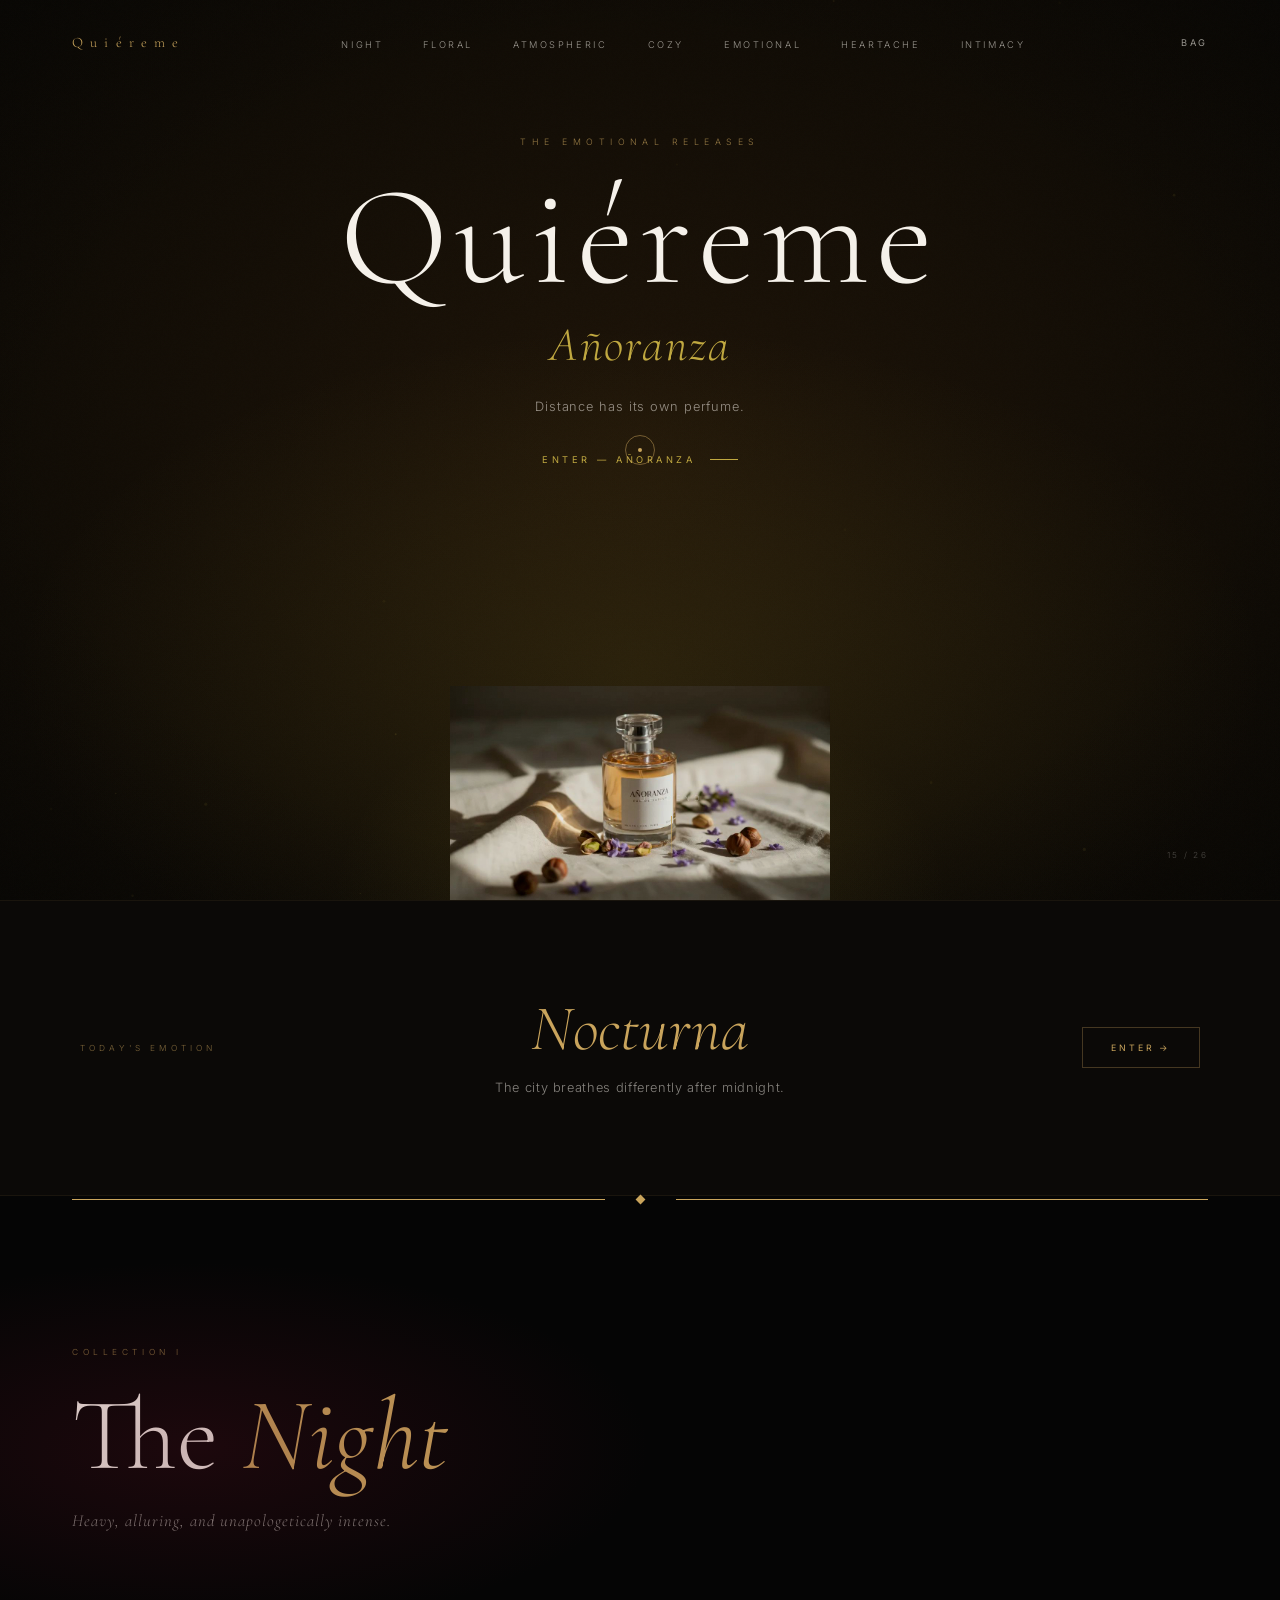
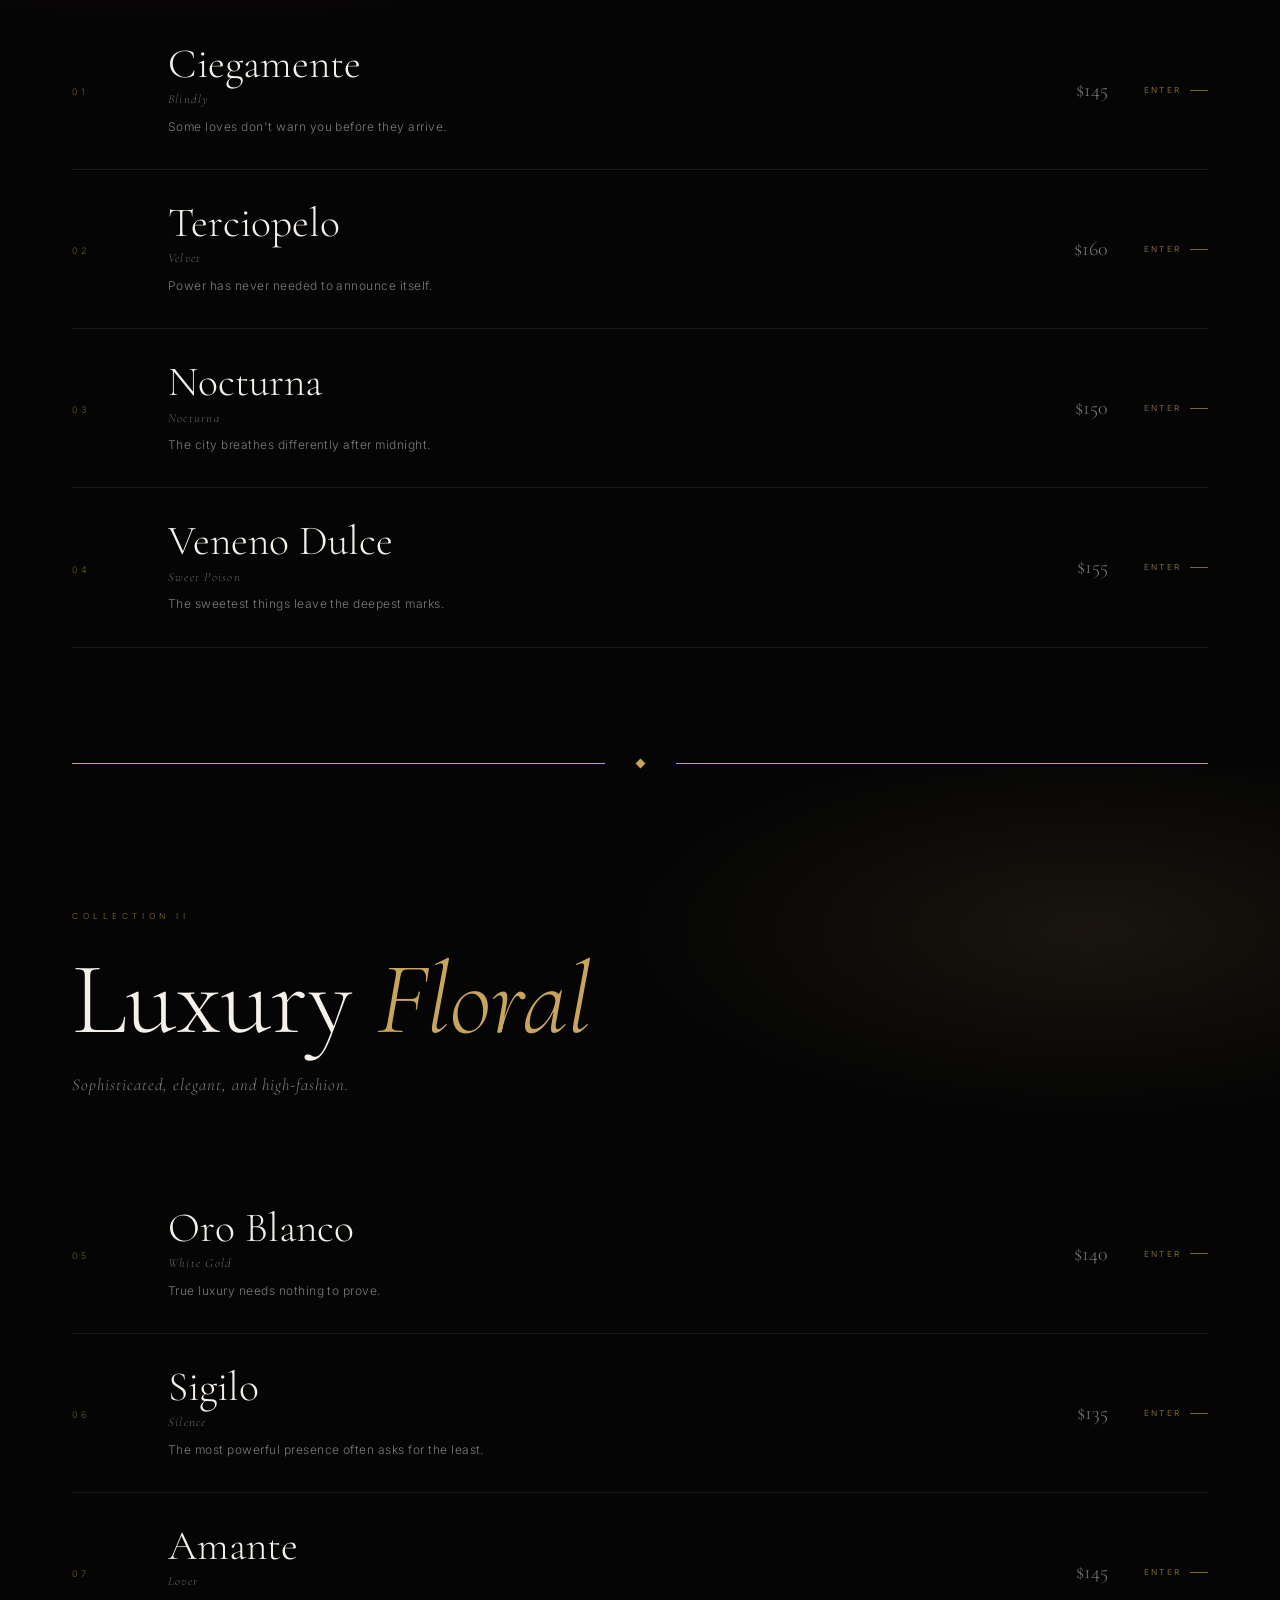
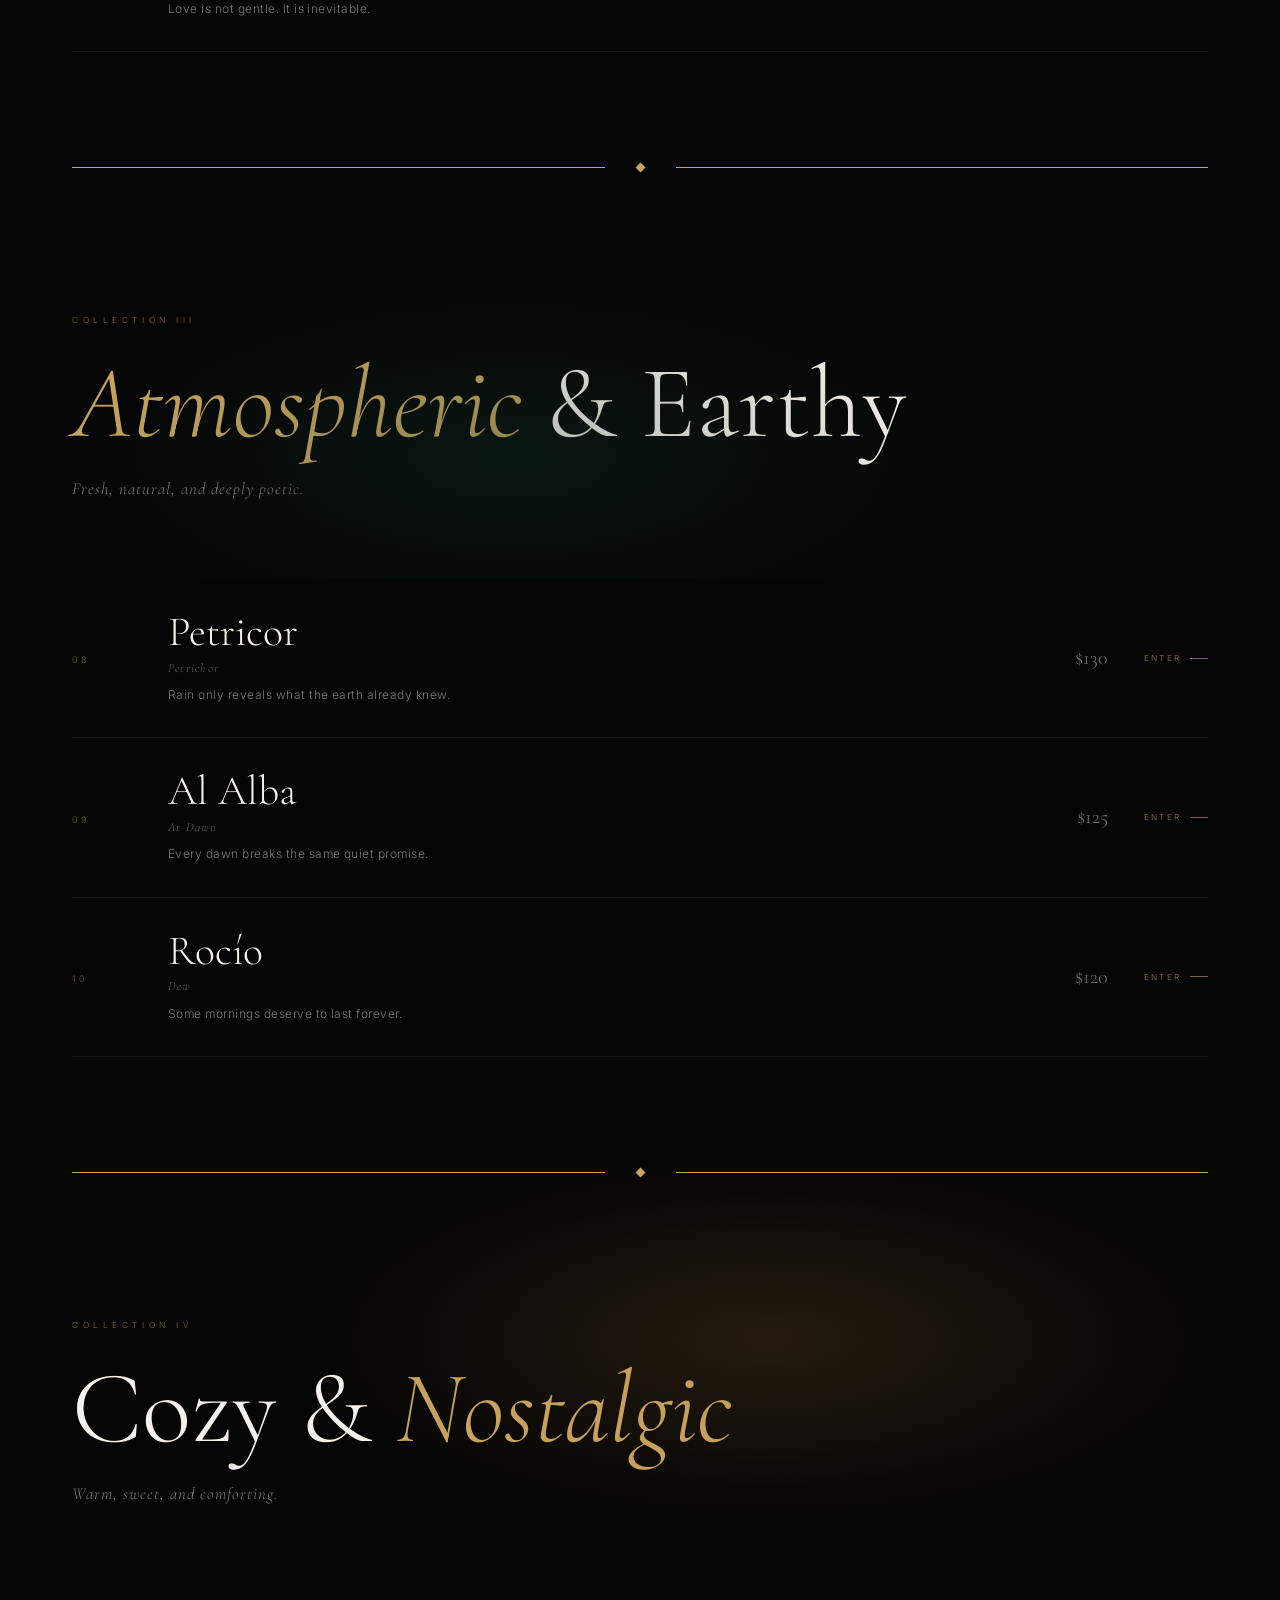
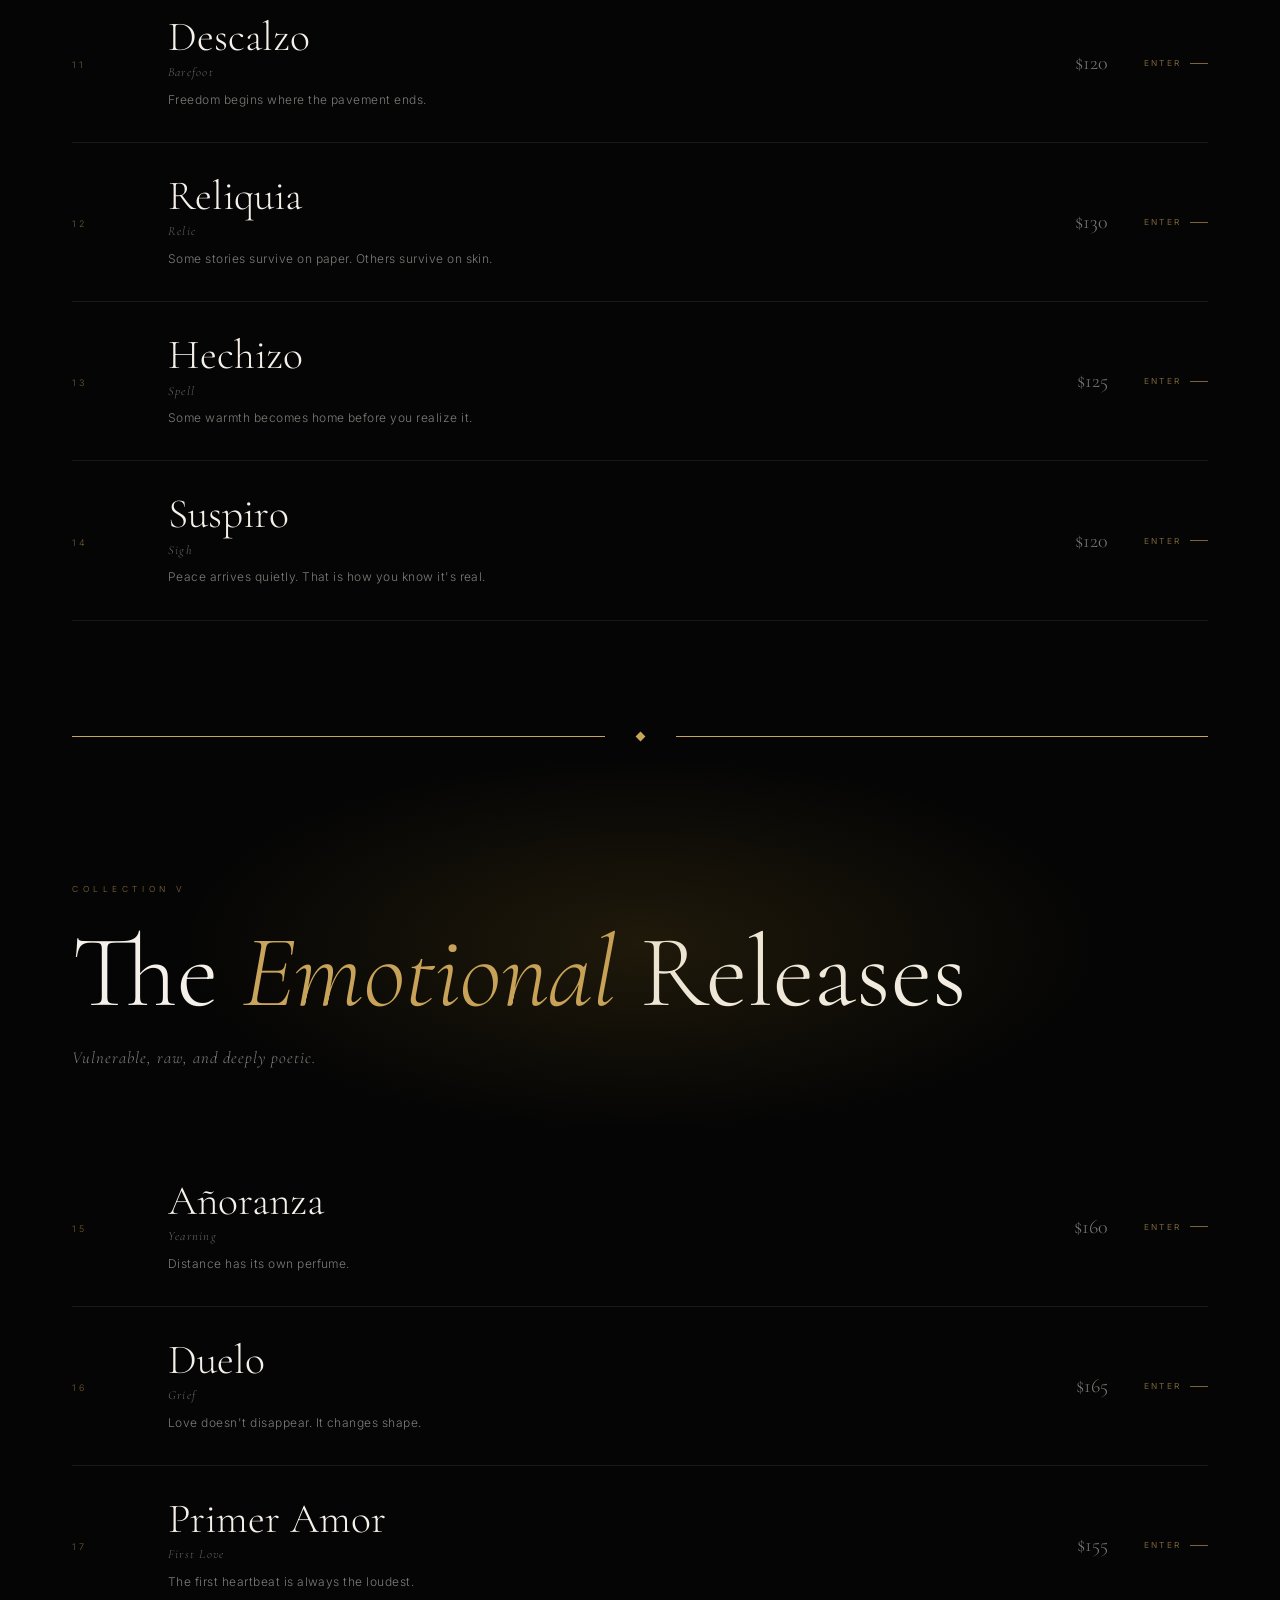
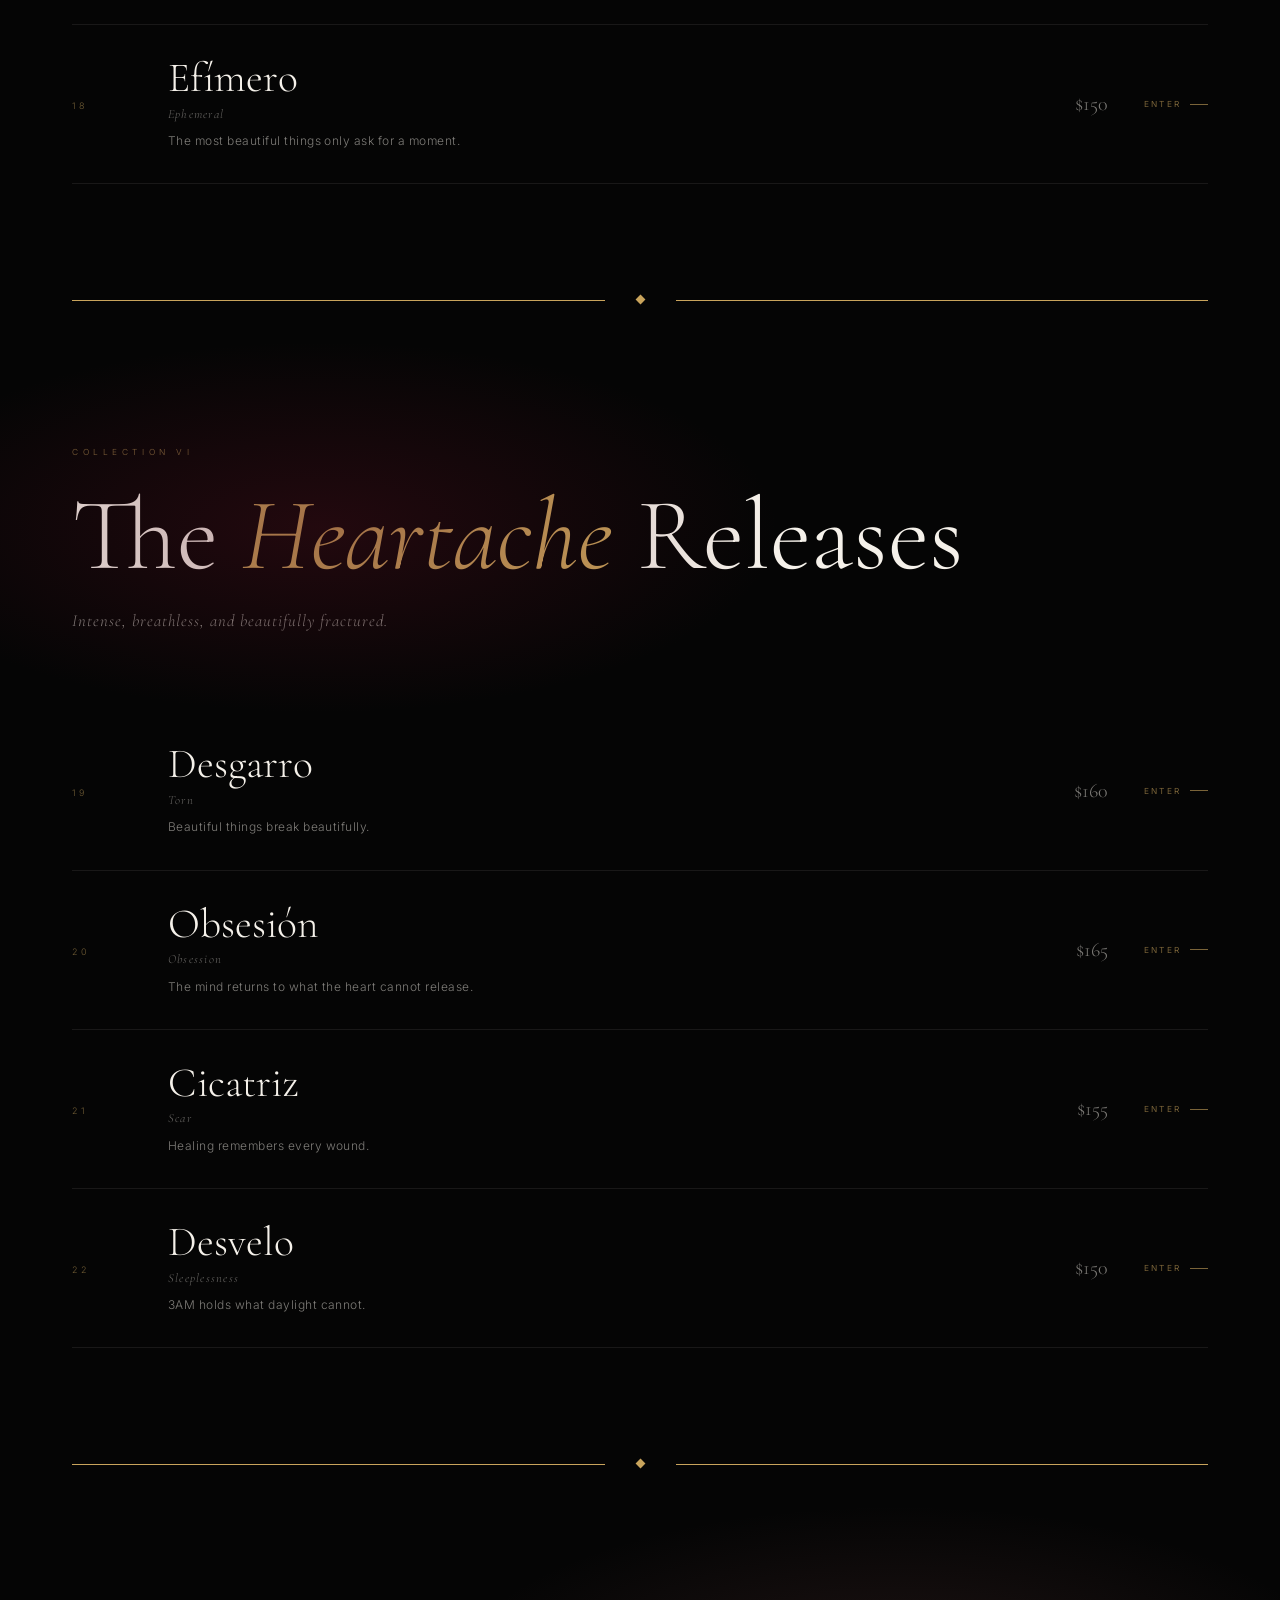
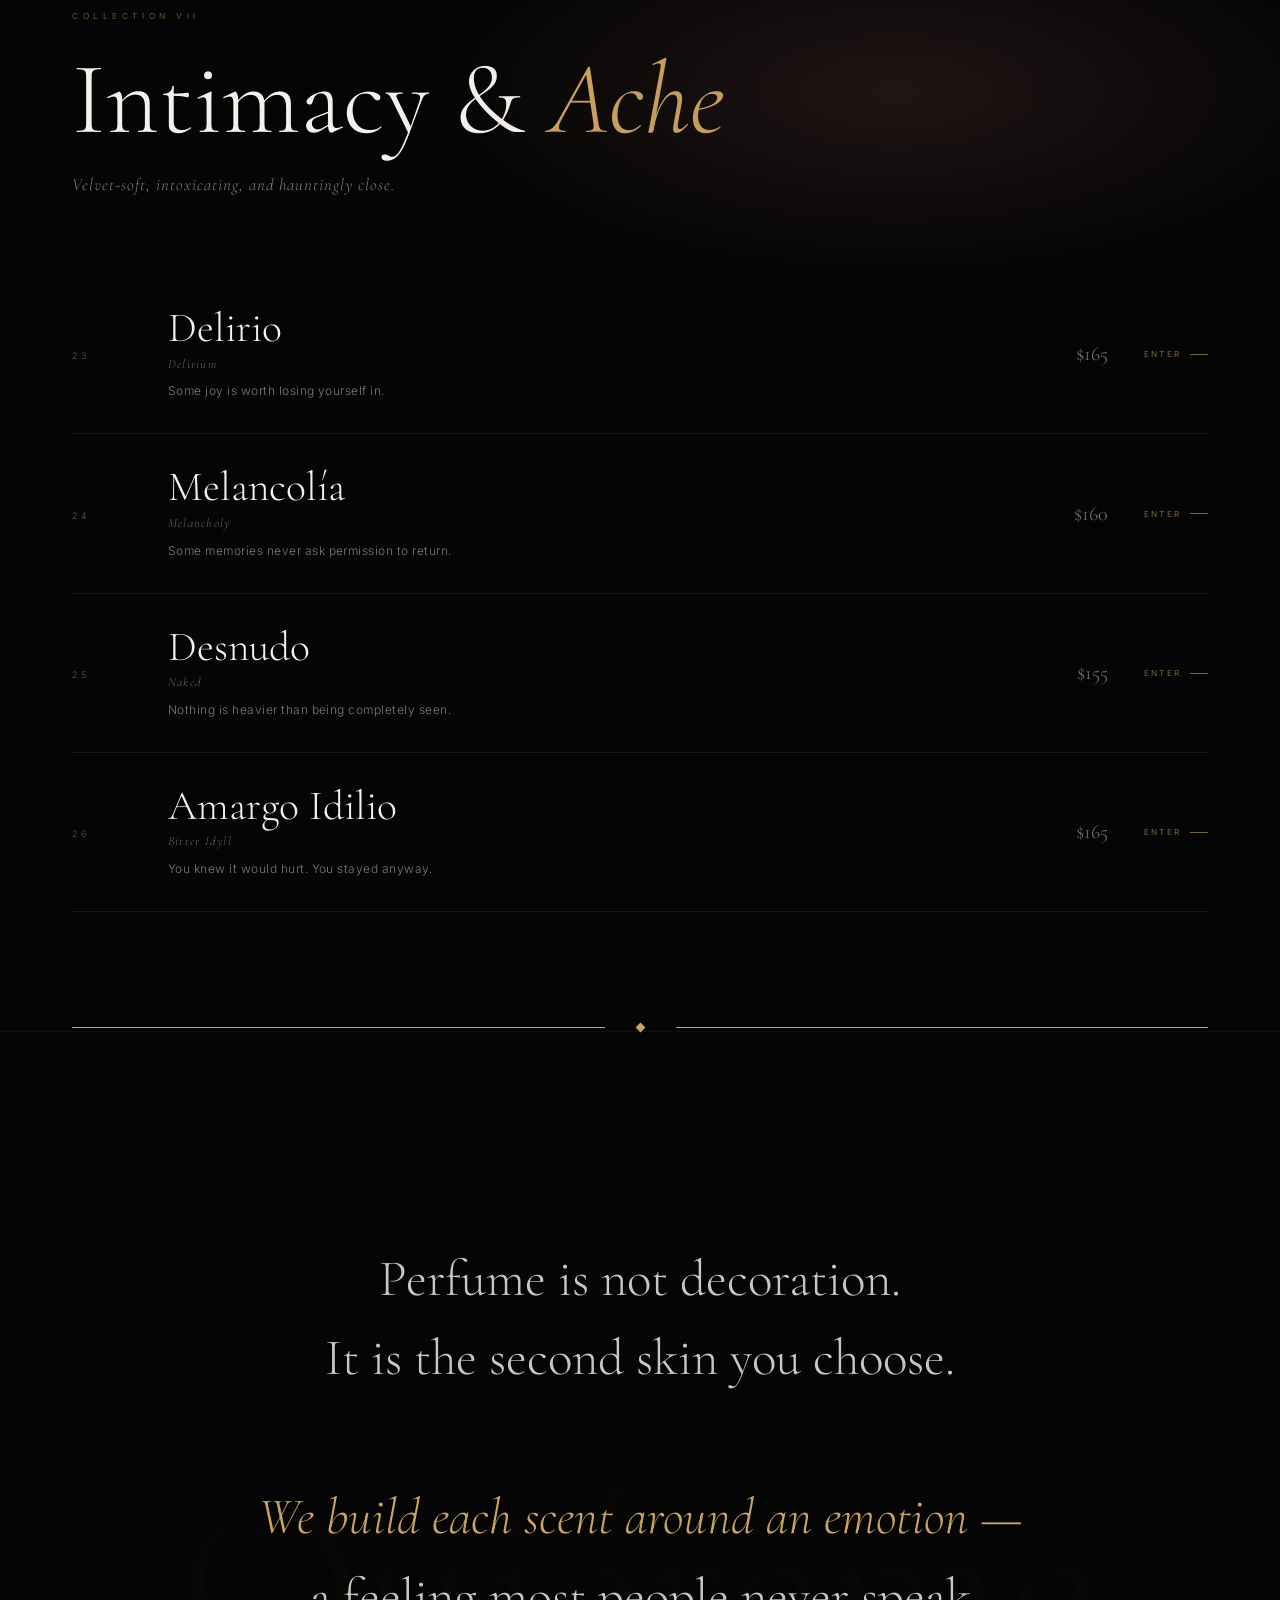
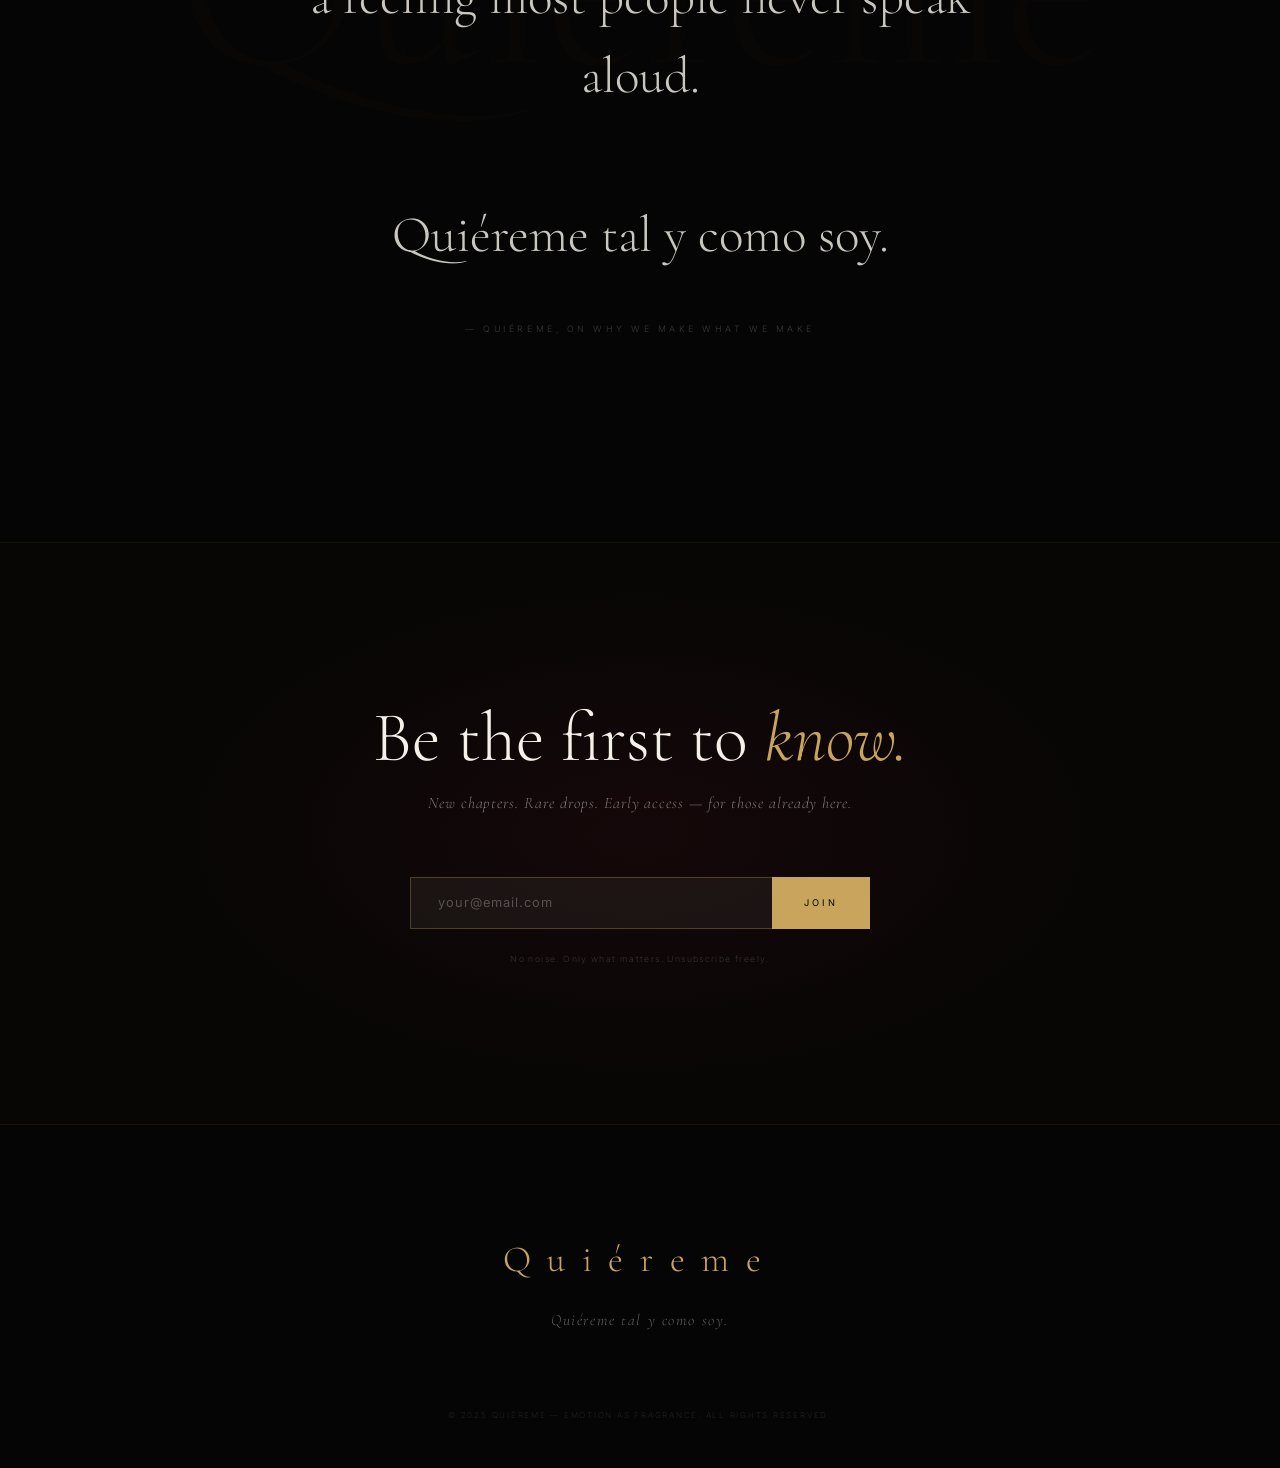
==== index.html @ a3c4c5e0 "index" ====
<!DOCTYPE html>
<html lang="en">
<head>
<meta charset="UTF-8">
<meta name="viewport" content="width=device-width, initial-scale=1.0">
<title>Quiéreme — Emotion as Fragrance</title>
<link href="https://fonts.googleapis.com/css2?family=Cormorant+Garamond:ital,wght@0,300;0,400;1,300;1,400;1,600&family=Inter:wght@200;300;400&display=swap" rel="stylesheet">
<style>
:root{--black:#050505;--ivory:#F5F1EA;--gold:#C9A45C;--serif:'Cormorant Garamond',Georgia,serif;--sans:'Inter',system-ui,sans-serif;--ease:cubic-bezier(.16,1,.3,1);}
*,*::before,*::after{margin:0;padding:0;box-sizing:border-box;}
html{scroll-behavior:smooth;}
body{background:var(--black);color:var(--ivory);font-family:var(--sans);font-weight:300;overflow-x:hidden;cursor:none;}
a{color:inherit;text-decoration:none;}button,input{font-family:inherit;}
body::before{content:'';position:fixed;inset:0;z-index:5000;pointer-events:none;background-image:url("data:image/svg+xml,%3Csvg viewBox='0 0 512 512' xmlns='http://www.w3.org/2000/svg'%3E%3Cfilter id='n'%3E%3CfeTurbulence type='fractalNoise' baseFrequency='0.8' numOctaves='4' stitchTiles='stitch'/%3E%3C/filter%3E%3Crect width='100%25' height='100%25' filter='url(%23n)' opacity='0.04'/%3E%3C/svg%3E");opacity:.45;mix-blend-mode:overlay;}

/* ── CURSOR ── */
#csr{position:fixed;z-index:9999;pointer-events:none;transform:translate(-50%,-50%);will-change:transform;}
#csr-ring{width:30px;height:30px;border:.5px solid rgba(201,164,92,.5);border-radius:50%;transition:transform .6s var(--ease),opacity .4s;}
#csr-dot{position:absolute;width:4px;height:4px;background:var(--gold);border-radius:50%;top:50%;left:50%;transform:translate(-50%,-50%);}
body:has(button:hover) #csr-ring,body:has(a:hover) #csr-ring{transform:scale(2.2);opacity:.22;}

/* ── GOLD FRACTURE ── */
#veil{position:fixed;inset:0;z-index:9000;pointer-events:none;display:flex;flex-direction:column;justify-content:center;}
#veil-bar{height:1px;background:var(--gold);transform:scaleX(0);transform-origin:left;transition:transform .5s var(--ease);box-shadow:0 0 16px 2px var(--gold);}
#veil-fill{position:absolute;inset:0;background:var(--black);transform:scaleY(0);transform-origin:center;transition:transform .4s var(--ease) .5s;}
#veil.fracture #veil-bar{transform:scaleX(1);}
#veil.fill #veil-fill{transform:scaleY(1);}
#veil.clear{opacity:0;transition:opacity .5s .2s;}

/* ── NAV ── */
nav{position:fixed;top:0;left:0;right:0;z-index:800;display:flex;align-items:center;justify-content:space-between;padding:2rem 4.5rem;transition:padding .4s,background .4s;}
nav.cnd{padding:1rem 4.5rem;background:rgba(5,5,5,.96);border-bottom:1px solid rgba(201,164,92,.1);}
.nav-logo{font-family:var(--serif);font-weight:300;font-size:.9rem;letter-spacing:.5em;color:var(--gold);}
.nav-mid{display:flex;gap:2.5rem;list-style:none;}
.nav-mid a{font-size:.58rem;letter-spacing:.28em;text-transform:uppercase;color:rgba(245,241,234,.6);transition:color .35s;}
.nav-mid a:hover{color:var(--gold);}
.nav-right{display:flex;align-items:center;gap:2rem;}
.nav-bag{background:none;border:none;cursor:none;font-size:.58rem;letter-spacing:.28em;text-transform:uppercase;color:rgba(245,241,234,.6);display:flex;align-items:center;gap:.6rem;transition:color .3s;}
.nav-bag:hover{color:var(--gold);}
.bag-ct{width:17px;height:17px;background:var(--gold);color:var(--black);border-radius:50%;font-size:.48rem;display:none;align-items:center;justify-content:center;font-weight:400;}
.bag-ct.show{display:flex;}
.nav-ham{display:none;flex-direction:column;gap:5px;background:none;border:none;cursor:none;}
.nav-ham span{display:block;width:22px;height:.5px;background:rgba(245,241,234,.55);transition:all .35s;}
.nav-ham.x span:nth-child(1){transform:translateY(5.5px) rotate(45deg);}
.nav-ham.x span:nth-child(2){opacity:0;}
.nav-ham.x span:nth-child(3){transform:translateY(-5.5px) rotate(-45deg);}
.mob{position:fixed;inset:0;background:rgba(5,5,5,.98);z-index:790;display:flex;flex-direction:column;justify-content:center;align-items:center;gap:2.5rem;opacity:0;pointer-events:none;transition:opacity .4s;}
.mob.open{opacity:1;pointer-events:all;}
.mob a,.mob .mob-bag{font-family:var(--serif);font-weight:300;font-size:2.2rem;letter-spacing:.05em;color:rgba(245,241,234,.5);transition:color .3s;background:none;border:none;cursor:none;}
.mob a:hover,.mob .mob-bag:hover{color:var(--ivory);}

/* ── HERO ── */
#hero{
  position:relative;height:100svh;min-height:680px;
  display:flex;flex-direction:column;align-items:center;
  overflow:hidden;background:#050505;transition:background 1.6s ease;
}
#hero-canvas{position:absolute;inset:0;z-index:0;opacity:.5;}
.hero-fog{position:absolute;inset:0;z-index:1;transition:background 1.6s ease;pointer-events:none;}
.hero-vignette{position:absolute;inset:0;z-index:1;background:radial-gradient(ellipse 100% 100% at 50% 50%,transparent 45%,rgba(5,5,5,.65) 100%);pointer-events:none;}

/* Hero text — upper portion */
.hero-upper{
  position:relative;z-index:3;text-align:center;padding:0 2rem;
  margin-top:8.5rem;flex-shrink:0;
}
.hero-eyebrow{font-size:.55rem;letter-spacing:.62em;text-transform:uppercase;color:rgba(201,164,92,.7);margin-bottom:1.8rem;opacity:0;animation:riseIn 1.2s var(--ease) .3s forwards;}
.hero-wm{font-family:var(--serif);font-weight:300;font-size:clamp(3.8rem,11vw,10rem);line-height:.88;letter-spacing:.05em;color:var(--ivory);opacity:0;animation:riseIn 1.4s var(--ease) .55s forwards;}
.hero-fn{font-family:var(--serif);font-style:italic;font-weight:300;font-size:clamp(1.4rem,4vw,3rem);letter-spacing:.04em;margin-top:1rem;transition:color 1.4s ease;opacity:0;animation:riseIn 1.4s var(--ease) .85s forwards;}
.hero-q{font-size:.8rem;letter-spacing:.07em;line-height:1.75;color:rgba(245,241,234,.55);margin-top:1.4rem;max-width:360px;margin-left:auto;margin-right:auto;opacity:0;animation:riseIn 1.4s var(--ease) 1.1s forwards;}
.hero-cta{display:inline-flex;align-items:center;gap:.9rem;margin-top:2.2rem;font-size:.58rem;letter-spacing:.38em;text-transform:uppercase;background:none;border:none;cursor:none;transition:color 1.4s ease;opacity:0;animation:riseIn 1.4s var(--ease) 1.3s forwards;}
.hero-cta::after{content:'';display:block;width:28px;height:.5px;background:currentColor;transition:width .4s;}
.hero-cta:hover::after{width:52px;}

/* Hero bottle — bottom center, emerging from darkness */
.hero-lower{
  position:absolute;bottom:0;left:50%;transform:translateX(-50%);
  height:60%;width:min(48%,380px);
  z-index:2;opacity:0;transition:opacity 2.2s ease 1.5s;
  pointer-events:none;display:flex;align-items:flex-end;justify-content:center;
}
.hero-lower.show{opacity:1;}
.hero-lower img{
  width:100%;height:100%;object-fit:contain;object-position:center bottom;
  -webkit-mask-image:linear-gradient(to bottom,transparent 0%,rgba(0,0,0,.55) 22%,black 48%,black 100%);
  mask-image:linear-gradient(to bottom,transparent 0%,rgba(0,0,0,.55) 22%,black 48%,black 100%);
  filter:brightness(.9) contrast(1.08) saturate(1.02);
}

/* Hero counter & scroll */
.hero-counter{position:absolute;bottom:2.5rem;right:4.5rem;z-index:3;font-size:.52rem;letter-spacing:.28em;color:rgba(245,241,234,.28);opacity:0;animation:riseIn 1s var(--ease) 1.8s forwards;}
.hero-scroll{position:absolute;bottom:2.5rem;left:50%;transform:translateX(-50%);z-index:3;display:flex;flex-direction:column;align-items:center;gap:.8rem;opacity:0;animation:riseIn 1s var(--ease) 2.1s forwards;}
.hero-scroll p{font-size:.48rem;letter-spacing:.45em;text-transform:uppercase;color:rgba(245,241,234,.32);}
.hero-sl{width:.5px;height:44px;background:linear-gradient(to bottom,var(--gold),transparent);animation:pulse 2.2s ease-in-out infinite;}

@keyframes riseIn{from{opacity:0;transform:translateY(22px);}to{opacity:1;transform:translateY(0);}}
@keyframes pulse{0%,100%{opacity:.4;}50%{opacity:.9;transform:scaleY(1.2);}}

/* ── TODAY'S EMOTION ── */
#today{background:#0b0907;padding:6rem 5rem;border-top:1px solid rgba(201,164,92,.08);border-bottom:1px solid rgba(201,164,92,.08);display:grid;grid-template-columns:1fr 2fr 1fr;align-items:center;gap:4rem;}
.today-lbl{font-size:.52rem;letter-spacing:.5em;text-transform:uppercase;color:rgba(201,164,92,.6);}
.today-c{text-align:center;}
.today-c h2{font-family:var(--serif);font-weight:300;font-size:clamp(2.2rem,5vw,4rem);line-height:1;color:var(--ivory);}
.today-c h2 em{font-style:italic;color:var(--gold);}
.today-c p{font-size:.8rem;letter-spacing:.05em;color:rgba(245,241,234,.52);margin-top:1rem;line-height:1.7;}
.today-r{text-align:right;}
.today-btn{background:none;border:.5px solid rgba(201,164,92,.3);color:var(--gold);font-size:.55rem;letter-spacing:.32em;text-transform:uppercase;padding:.88rem 1.8rem;cursor:none;transition:all .35s;}
.today-btn:hover{background:rgba(201,164,92,.08);border-color:var(--gold);}

/* ── DIVIDER ── */
.srule{display:flex;align-items:center;gap:2rem;padding:0 4.5rem;opacity:.18;}
.sl{flex:1;height:.5px;background:var(--gold);}
.sd{width:7px;height:7px;background:var(--gold);transform:rotate(45deg);}

/* ── COLLECTION HEADERS ── */
.col-sec{padding:0;}
.col-hdr{padding:9rem 4.5rem 5rem;position:relative;overflow:hidden;}
.col-hdr::before{content:'';position:absolute;inset:0;pointer-events:none;}
.col-night .col-hdr::before{background:radial-gradient(ellipse 55% 70% at 15% 60%,rgba(90,16,32,.28) 0%,transparent 65%);}
.col-floral .col-hdr::before{background:radial-gradient(ellipse 55% 70% at 85% 40%,rgba(201,164,92,.1) 0%,transparent 65%);}
.col-atmos .col-hdr::before{background:radial-gradient(ellipse 55% 70% at 40% 70%,rgba(20,60,45,.3) 0%,transparent 65%);}
.col-cozy .col-hdr::before{background:radial-gradient(ellipse 55% 70% at 60% 40%,rgba(176,122,59,.18) 0%,transparent 65%);}
.col-emo .col-hdr::before{background:radial-gradient(ellipse 55% 70% at 50% 50%,rgba(180,140,40,.15) 0%,transparent 65%);}
.col-heart .col-hdr::before{background:radial-gradient(ellipse 55% 70% at 25% 55%,rgba(90,16,32,.35) 0%,transparent 65%);}
.col-intimate .col-hdr::before{background:radial-gradient(ellipse 55% 70% at 70% 55%,rgba(155,90,90,.18) 0%,transparent 65%);}
.col-n{font-size:.52rem;letter-spacing:.55em;text-transform:uppercase;color:rgba(201,164,92,.65);display:block;margin-bottom:2rem;}
.col-t{font-family:var(--serif);font-weight:300;font-size:clamp(2.8rem,8vw,6.5rem);line-height:.9;color:var(--ivory);}
.col-t em{font-style:italic;color:var(--gold);}
.col-sub{font-family:var(--serif);font-style:italic;font-size:1.05rem;color:rgba(245,241,234,.52);margin-top:1.8rem;letter-spacing:.06em;}

/* ── FRAGRANCE ARCHIVE LIST ── */
.frag-archive{padding:0 4.5rem 7rem;}
.fe{
  display:grid;grid-template-columns:3rem 1fr auto;
  align-items:center;gap:3rem;padding:2rem 0;
  border-bottom:.5px solid rgba(245,241,234,.08);
  cursor:none;position:relative;transition:border-color .4s;
}
.fe::before{content:'';position:absolute;left:0;top:0;bottom:0;width:0;background:rgba(201,164,92,.04);transition:width .55s var(--ease);}
.fe:hover::before{width:100%;}
.fe-n{font-size:.56rem;letter-spacing:.3em;color:rgba(201,164,92,.55);padding-top:.2rem;}
.fe-b{min-width:0;}
.fe-name{font-family:var(--serif);font-weight:300;font-size:clamp(1.7rem,3.5vw,2.6rem);line-height:1.05;color:var(--ivory);transition:color .3s;}
.fe:hover .fe-name{color:var(--gold);}
.fe-tr{font-family:var(--serif);font-style:italic;font-size:.78rem;color:rgba(245,241,234,.42);letter-spacing:.1em;margin-top:.3rem;}
.fe-q{font-size:.75rem;letter-spacing:.04em;color:rgba(245,241,234,.5);margin-top:.6rem;line-height:1.68;max-width:520px;}
.fe-r{display:flex;align-items:center;gap:2.2rem;flex-shrink:0;}
.fe-price{font-family:var(--serif);font-size:1.25rem;color:rgba(245,241,234,.5);}
.fe-enter{background:none;border:none;cursor:none;font-size:.52rem;letter-spacing:.28em;text-transform:uppercase;color:rgba(201,164,92,.6);display:flex;align-items:center;gap:.55rem;transition:color .3s;white-space:nowrap;}
.fe-enter::after{content:'';display:block;width:18px;height:.5px;background:currentColor;transition:width .35s;}
.fe:hover .fe-enter{color:var(--gold);}
.fe:hover .fe-enter::after{width:36px;}

/* Hover image preview — fixed, follows mouse */
#img-preview{
  position:fixed;z-index:700;width:200px;height:260px;
  opacity:0;transition:opacity .4s ease;pointer-events:none;
  overflow:hidden;border:.5px solid rgba(201,164,92,.18);
  background:#080605;
}
#img-preview img{width:100%;height:100%;object-fit:cover;object-position:center;filter:brightness(.88) contrast(1.05);}

/* ── PHILOSOPHY ── */
#philosophy{padding:13rem 5rem;text-align:center;position:relative;overflow:hidden;border-top:.5px solid rgba(201,164,92,.06);}
#philosophy::before{content:'Quiéreme';font-family:var(--serif);position:absolute;font-size:min(28vw,240px);line-height:1;top:50%;left:50%;transform:translate(-50%,-50%);color:rgba(201,164,92,.02);pointer-events:none;white-space:nowrap;}
.phil{font-family:var(--serif);font-weight:300;font-size:clamp(1.8rem,4vw,3.2rem);line-height:1.55;color:rgba(245,241,234,.82);max-width:780px;margin:0 auto;position:relative;}
.phil em{font-style:italic;color:var(--gold);}
.phil-attr{font-size:.55rem;letter-spacing:.4em;text-transform:uppercase;color:rgba(245,241,234,.22);margin-top:3rem;}

/* ── EMAIL ── */
#email-s{position:relative;overflow:hidden;padding:10rem 5rem;text-align:center;background:#080605;border-top:.5px solid rgba(201,164,92,.07);}
#email-s::before{content:'';position:absolute;inset:0;background:radial-gradient(ellipse 55% 65% at 50% 50%,rgba(90,16,32,.16) 0%,transparent 65%);pointer-events:none;}
.em-hed{font-family:var(--serif);font-weight:300;font-size:clamp(2.5rem,5.5vw,5rem);line-height:1;color:var(--ivory);position:relative;}
.em-hed em{font-style:italic;color:var(--gold);}
.em-sub{font-family:var(--serif);font-style:italic;font-size:1rem;color:rgba(245,241,234,.48);margin-top:1.2rem;letter-spacing:.06em;position:relative;}
.em-row{display:flex;max-width:460px;margin:4rem auto 0;position:relative;}
.em-in{flex:1;background:rgba(245,241,234,.05);border:.5px solid rgba(201,164,92,.3);border-right:none;color:var(--ivory);font-size:.8rem;letter-spacing:.08em;padding:1.1rem 1.7rem;outline:none;transition:border-color .35s;}
.em-in::placeholder{color:rgba(245,241,234,.28);}
.em-in:focus{border-color:rgba(201,164,92,.65);}
.em-btn{background:var(--gold);border:none;color:var(--black);font-size:.58rem;letter-spacing:.35em;text-transform:uppercase;padding:1.1rem 2rem;cursor:none;transition:background .3s;white-space:nowrap;}
.em-btn:hover{background:#d4b56a;}
.em-note{font-size:.54rem;letter-spacing:.16em;color:rgba(245,241,234,.18);margin-top:1.6rem;position:relative;}
.em-ok{display:none;font-family:var(--serif);font-style:italic;font-size:1.4rem;color:var(--gold);margin-top:2rem;position:relative;}

/* ── FOOTER ── */
footer{padding:7rem 5rem 3rem;text-align:center;border-top:.5px solid rgba(201,164,92,.08);}
.ft-logo{font-family:var(--serif);font-weight:300;font-size:2.3rem;letter-spacing:.45em;color:var(--gold);display:block;margin-bottom:1.8rem;}
.ft-tag{font-family:var(--serif);font-style:italic;font-size:.98rem;color:rgba(245,241,234,.38);letter-spacing:.1em;}
.ft-copy{font-size:.5rem;letter-spacing:.22em;text-transform:uppercase;color:rgba(245,241,234,.12);margin-top:5rem;}

/* ── PANELS ── */
.pw{position:fixed;inset:0;z-index:8000;display:flex;align-items:stretch;opacity:0;pointer-events:none;transition:opacity .4s;}
.pw.open{opacity:1;pointer-events:all;}
.pshade{flex:1;backdrop-filter:blur(7px);background:rgba(5,5,5,.4);cursor:none;}
.pd{width:min(600px,100vw);background:#07060a;border-left:.5px solid rgba(201,164,92,.12);display:flex;flex-direction:column;transform:translateX(100%);transition:transform .62s var(--ease);overflow:hidden;}
.pw.open .pd{transform:translateX(0);}
.pd.wide{width:min(620px,100vw);}
.ph{display:flex;justify-content:space-between;align-items:center;padding:1.8rem 2.8rem;border-bottom:.5px solid rgba(201,164,92,.09);flex-shrink:0;}
.ph-t{font-family:var(--serif);font-size:.72rem;letter-spacing:.4em;color:var(--gold);}
.ph-c{background:none;border:none;cursor:none;font-size:.55rem;letter-spacing:.25em;text-transform:uppercase;color:rgba(245,241,234,.4);transition:color .3s;}
.ph-c:hover{color:var(--gold);}
.pb{flex:1;overflow-y:auto;padding:0;scrollbar-width:thin;scrollbar-color:rgba(201,164,92,.12) transparent;}
.pb::-webkit-scrollbar{width:2px;}
.pb::-webkit-scrollbar-thumb{background:rgba(201,164,92,.15);}

/* ── DETAIL PANEL CONTENT ── */
.dp-img-wrap{position:relative;width:100%;height:420px;overflow:hidden;flex-shrink:0;}
.dp-img-wrap img{width:100%;height:100%;object-fit:cover;object-position:center center;}
.dp-img-fade{position:absolute;bottom:0;left:0;right:0;height:60%;background:linear-gradient(to top,#07060a,transparent);pointer-events:none;}
.dp-content{padding:2.8rem;}
.dp-num{font-size:.52rem;letter-spacing:.42em;text-transform:uppercase;color:rgba(201,164,92,.6);margin-bottom:1.2rem;}
.dp-name{font-family:var(--serif);font-weight:300;font-size:clamp(2.2rem,7vw,3.8rem);line-height:.95;color:var(--ivory);margin-bottom:.4rem;}
.dp-tr{font-family:var(--serif);font-style:italic;font-size:.88rem;color:rgba(201,164,92,.6);margin-bottom:2.5rem;letter-spacing:.1em;}
.dp-em{font-family:var(--serif);font-size:1.08rem;line-height:1.78;color:rgba(245,241,234,.7);margin-bottom:3rem;font-style:italic;border-left:1px solid rgba(201,164,92,.25);padding-left:1.5rem;}
.dp-s{margin-bottom:2.5rem;padding-top:1.8rem;border-top:.5px solid rgba(245,241,234,.07);}
.dp-l{font-size:.48rem;letter-spacing:.4em;text-transform:uppercase;color:rgba(201,164,92,.65);display:block;margin-bottom:1rem;}
.dp-notes{display:flex;flex-wrap:wrap;gap:.5rem;}
.dp-note{font-family:var(--serif);font-size:.9rem;color:rgba(245,241,234,.62);border:.5px solid rgba(245,241,234,.12);padding:.32rem .88rem;transition:border-color .3s;}
.dp-note:hover{border-color:rgba(201,164,92,.38);}
.dp-jl{font-size:.48rem;letter-spacing:.35em;text-transform:uppercase;color:rgba(201,164,92,.55);display:block;margin-bottom:.45rem;margin-top:1.2rem;}
.dp-jt{font-family:var(--serif);font-size:.98rem;line-height:1.72;color:rgba(245,241,234,.65);}
.dp-bot{font-size:.72rem;letter-spacing:.07em;line-height:1.78;color:rgba(245,241,234,.32);font-style:italic;}
.dp-szs{display:flex;gap:.5rem;margin-bottom:1.8rem;}
.dp-sz{background:none;border:.5px solid rgba(201,164,92,.2);color:rgba(245,241,234,.45);font-size:.54rem;letter-spacing:.2em;text-transform:uppercase;padding:.48rem 1.1rem;cursor:none;transition:all .3s;}
.dp-sz:hover,.dp-sz.on{border-color:var(--gold);color:var(--gold);}
.dp-buy{display:flex;gap:.7rem;align-items:stretch;}
.dp-pt{font-family:var(--serif);font-size:1.6rem;color:rgba(245,241,234,.35);border:.5px solid rgba(245,241,234,.08);padding:.75rem 1.1rem;display:flex;align-items:center;}
.dp-add{flex:1;background:none;border:.5px solid rgba(201,164,92,.32);color:var(--gold);font-size:.58rem;letter-spacing:.3em;text-transform:uppercase;padding:.95rem;cursor:none;transition:all .35s;}
.dp-add:hover{background:rgba(201,164,92,.1);border-color:var(--gold);}
.dp-add.done{background:rgba(201,164,92,.14);}

/* ── CART ── */
.ci{display:flex;gap:1.5rem;padding:1.5rem 0;border-bottom:.5px solid rgba(245,241,234,.06);align-items:center;}
.ci-i{flex:1;}
.ci-name{font-family:var(--serif);font-size:1.45rem;color:var(--ivory);}
.ci-tr{font-family:var(--serif);font-style:italic;font-size:.72rem;color:rgba(201,164,92,.55);margin-top:.2rem;}
.ci-pr{font-size:.72rem;color:rgba(245,241,234,.4);margin-top:.45rem;}
.ci-qty{display:flex;align-items:center;gap:.7rem;}
.ci-q{background:none;border:.5px solid rgba(201,164,92,.2);color:rgba(245,241,234,.5);width:26px;height:26px;display:flex;align-items:center;justify-content:center;cursor:none;font-size:.9rem;transition:all .2s;}
.ci-q:hover{border-color:var(--gold);color:var(--gold);}
.ci-qn{font-size:.82rem;min-width:16px;text-align:center;}
.ci-rm{background:none;border:none;color:rgba(245,241,234,.18);cursor:none;font-size:.95rem;transition:color .3s;padding:.3rem;margin-left:.4rem;}
.ci-rm:hover{color:rgba(245,241,234,.5);}
.c-empty{text-align:center;padding:5rem 2rem;}
.c-empty p{font-family:var(--serif);font-style:italic;font-size:1.35rem;color:rgba(245,241,234,.25);margin-bottom:2rem;}
.c-foot{padding:1.8rem 2.8rem;border-top:.5px solid rgba(201,164,92,.1);flex-shrink:0;}
.c-tot{display:flex;justify-content:space-between;align-items:baseline;margin-bottom:1.8rem;}
.c-tl{font-size:.56rem;letter-spacing:.32em;text-transform:uppercase;color:rgba(245,241,234,.38);}
.c-tn{font-family:var(--serif);font-size:2.2rem;color:var(--ivory);}
.c-out{width:100%;background:var(--gold);border:none;color:var(--black);font-size:.6rem;letter-spacing:.36em;text-transform:uppercase;padding:1.15rem;cursor:none;transition:background .3s;margin-bottom:.8rem;}
.c-out:hover{background:#d4b56a;}
.c-ship{font-size:.52rem;letter-spacing:.14em;color:rgba(245,241,234,.18);text-align:center;}

/* cart body padding */
#cpb{padding:0 2.8rem;}

/* ── REVEAL ── */
.rv{opacity:0;transform:translateY(36px);transition:opacity .9s ease,transform .9s ease;}
.rv.in{opacity:1;transform:translateY(0);}
.rv1{transition-delay:.1s;}.rv2{transition-delay:.22s;}.rv3{transition-delay:.34s;}

/* ── RESPONSIVE ── */
@media(max-width:980px){
  nav{padding:1.4rem 1.6rem;}nav.cnd{padding:1rem 1.6rem;}
  .nav-mid{display:none;}.nav-ham{display:flex;}
  #today{grid-template-columns:1fr;text-align:center;padding:5rem 2rem;}
  .today-lbl{display:none;}.today-r{text-align:center;}
  .col-hdr{padding:6rem 1.8rem 4rem;}.frag-archive{padding:0 1.8rem 5rem;}
  .fe{grid-template-columns:2.5rem 1fr;gap:1.5rem;}.fe-r{display:none;}
  #philosophy{padding:8rem 2rem;}#email-s{padding:7rem 2rem;}
  .em-row{flex-direction:column;}.em-in{border-right:.5px solid rgba(201,164,92,.3);border-bottom:none;}
  footer{padding:5rem 2rem 2.5rem;}.srule{padding:0 1.8rem;}
  #img-preview{display:none;}
  .hero-upper{margin-top:7rem;}
  .hero-lower{height:52%;width:min(70%,280px);}
  .dp-img-wrap{height:300px;}
}
@media(max-width:480px){
  .hero-wm{font-size:clamp(3.2rem,16vw,5.5rem);}
  .pd,.pd.wide{width:100vw;}
  .hero-lower{width:85%;height:45%;}
}
</style>
</head>
<body>

<div id="csr"><div id="csr-ring"></div><div id="csr-dot"></div></div>
<div id="veil"><div id="veil-bar"></div><div id="veil-fill"></div></div>
<div id="img-preview"><img src="" alt=""></div>

<nav id="nav">
  <a href="#top" class="nav-logo">Quiéreme</a>
  <ul class="nav-mid">
    <li><a href="#col-night">Night</a></li>
    <li><a href="#col-floral">Floral</a></li>
    <li><a href="#col-atmos">Atmospheric</a></li>
    <li><a href="#col-cozy">Cozy</a></li>
    <li><a href="#col-emo">Emotional</a></li>
    <li><a href="#col-heart">Heartache</a></li>
    <li><a href="#col-intimate">Intimacy</a></li>
  </ul>
  <div class="nav-right">
    <button class="nav-bag" onclick="openCart()">Bag<span class="bag-ct" id="bct">0</span></button>
    <button class="nav-ham" id="ham" onclick="togMob()"><span></span><span></span><span></span></button>
  </div>
</nav>

<div class="mob" id="mob">
  <a href="#col-night" onclick="cMob()">The Night</a>
  <a href="#col-floral" onclick="cMob()">Luxury Floral</a>
  <a href="#col-atmos" onclick="cMob()">Atmospheric</a>
  <a href="#col-cozy" onclick="cMob()">Cozy</a>
  <a href="#col-emo" onclick="cMob()">Emotional</a>
  <a href="#col-heart" onclick="cMob()">Heartache</a>
  <a href="#col-intimate" onclick="cMob()">Intimacy</a>
  <button class="mob-bag" onclick="openCart();cMob()">Bag</button>
</div>

<section id="hero" aria-label="Hero">
  <canvas id="hero-canvas"></canvas>
  <div class="hero-fog" id="hfog"></div>
  <div class="hero-vignette"></div>

  <div class="hero-upper">
    <p class="hero-eyebrow" id="hcol">The Archive</p>
    <h1 class="hero-wm">Quiéreme</h1>
    <p class="hero-fn" id="hname">—</p>
    <p class="hero-q" id="hq"></p>
    <button class="hero-cta" id="hcta" onclick="hEnter()">Enter</button>
  </div>

  <div class="hero-lower" id="hbottle">
    <img id="hbimg" src="" alt="">
  </div>

  <p class="hero-counter" id="hctr"></p>
  <div class="hero-scroll"><p>Descend</p><div class="hero-sl"></div></div>
</section>

<div id="today" class="rv">
  <p class="today-lbl">Today's Emotion</p>
  <div class="today-c"><h2><em id="tname">—</em></h2><p id="tq"></p></div>
  <div class="today-r"><button class="today-btn" onclick="todayEnter()">Enter →</button></div>
</div>

<div class="srule rv"><div class="sl"></div><div class="sd"></div><div class="sl"></div></div>
<section class="col-sec col-night" id="col-night">
  <div class="col-hdr rv"><span class="col-n">Collection I</span><h2 class="col-t">The <em>Night</em></h2><p class="col-sub">Heavy, alluring, and unapologetically intense.</p></div>
  <div class="frag-archive" id="arc-night"></div>
</section>

<div class="srule rv"><div class="sl"></div><div class="sd"></div><div class="sl"></div></div>
<section class="col-sec col-floral" id="col-floral">
  <div class="col-hdr rv"><span class="col-n">Collection II</span><h2 class="col-t">Luxury <em>Floral</em></h2><p class="col-sub">Sophisticated, elegant, and high-fashion.</p></div>
  <div class="frag-archive" id="arc-floral"></div>
</section>

<div class="srule rv"><div class="sl"></div><div class="sd"></div><div class="sl"></div></div>
<section class="col-sec col-atmos" id="col-atmos">
  <div class="col-hdr rv"><span class="col-n">Collection III</span><h2 class="col-t"><em>Atmospheric</em> &amp; Earthy</h2><p class="col-sub">Fresh, natural, and deeply poetic.</p></div>
  <div class="frag-archive" id="arc-atmos"></div>
</section>

<div class="srule rv"><div class="sl"></div><div class="sd"></div><div class="sl"></div></div>
<section class="col-sec col-cozy" id="col-cozy">
  <div class="col-hdr rv"><span class="col-n">Collection IV</span><h2 class="col-t">Cozy &amp; <em>Nostalgic</em></h2><p class="col-sub">Warm, sweet, and comforting.</p></div>
  <div class="frag-archive" id="arc-cozy"></div>
</section>

<div class="srule rv"><div class="sl"></div><div class="sd"></div><div class="sl"></div></div>
<section class="col-sec col-emo" id="col-emo">
  <div class="col-hdr rv"><span class="col-n">Collection V</span><h2 class="col-t">The <em>Emotional</em> Releases</h2><p class="col-sub">Vulnerable, raw, and deeply poetic.</p></div>
  <div class="frag-archive" id="arc-emo"></div>
</section>

<div class="srule rv"><div class="sl"></div><div class="sd"></div><div class="sl"></div></div>
<section class="col-sec col-heart" id="col-heart">
  <div class="col-hdr rv"><span class="col-n">Collection VI</span><h2 class="col-t">The <em>Heartache</em> Releases</h2><p class="col-sub">Intense, breathless, and beautifully fractured.</p></div>
  <div class="frag-archive" id="arc-heart"></div>
</section>

<div class="srule rv"><div class="sl"></div><div class="sd"></div><div class="sl"></div></div>
<section class="col-sec col-intimate" id="col-intimate">
  <div class="col-hdr rv"><span class="col-n">Collection VII</span><h2 class="col-t">Intimacy &amp; <em>Ache</em></h2><p class="col-sub">Velvet-soft, intoxicating, and hauntingly close.</p></div>
  <div class="frag-archive" id="arc-intimate"></div>
</section>

<div class="srule rv"><div class="sl"></div><div class="sd"></div><div class="sl"></div></div>
<section id="philosophy">
  <p class="phil rv">Perfume is not decoration.<br>It is the second skin you choose.<br><br><em>We build each scent around an emotion —</em><br>a feeling most people never speak aloud.<br><br>Quiéreme tal y como soy.</p>
  <p class="phil-attr rv rv2">— Quiéreme, on why we make what we make</p>
</section>

<section id="email-s" class="rv">
  <h2 class="em-hed">Be the first to <em>know.</em></h2>
  <p class="em-sub">New chapters. Rare drops. Early access — for those already here.</p>
  <div id="em-wrap">
    <div class="em-row"><input class="em-in" id="em-in" type="email" placeholder="your@email.com"><button class="em-btn" onclick="doEmail()">Join</button></div>
    <p class="em-note">No noise. Only what matters. Unsubscribe freely.</p>
  </div>
  <p class="em-ok" id="em-ok">You're on the list. We'll find you.</p>
</section>

<footer>
  <span class="ft-logo">Quiéreme</span>
  <p class="ft-tag">Quiéreme tal y como soy.</p>
  <p class="ft-copy">© 2025 Quiéreme — Emotion as Fragrance. All rights reserved.</p>
</footer>

<div class="pw" id="dp">
  <div class="pshade" onclick="cPanel('dp')"></div>
  <div class="pd wide">
    <div class="ph"><span class="ph-t">Quiéreme</span><button class="ph-c" onclick="cPanel('dp')">Close ✕</button></div>
    <div class="pb" id="dpb"></div>
  </div>
</div>

<div class="pw" id="cp">
  <div class="pshade" onclick="cPanel('cp')"></div>
  <div class="pd" style="display:flex;flex-direction:column;">
    <div class="ph"><span class="ph-t">Your Bag</span><button class="ph-c" onclick="cPanel('cp')">Close ✕</button></div>
    <div id="cpb" class="pb" style="flex:1;padding:0 2.8rem;"></div>
    <div id="cpf"></div>
  </div>
</div>

<script>
const IMGS={
  ciegamente:"[data-uri]",
  terciopelo:"[data-uri]",
  nocturna:"[data-uri]",
  veneno:"[data-uri]",
  oroblanco:"[data-uri]",
  sigilo:"[data-uri]",
  amante:"[data-uri]",
  petricor:"[data-uri]",
  alba:"[data-uri]",
  rocio:"[data-uri]",
  descalzo:"[data-uri]",
  reliquia:"[data-uri]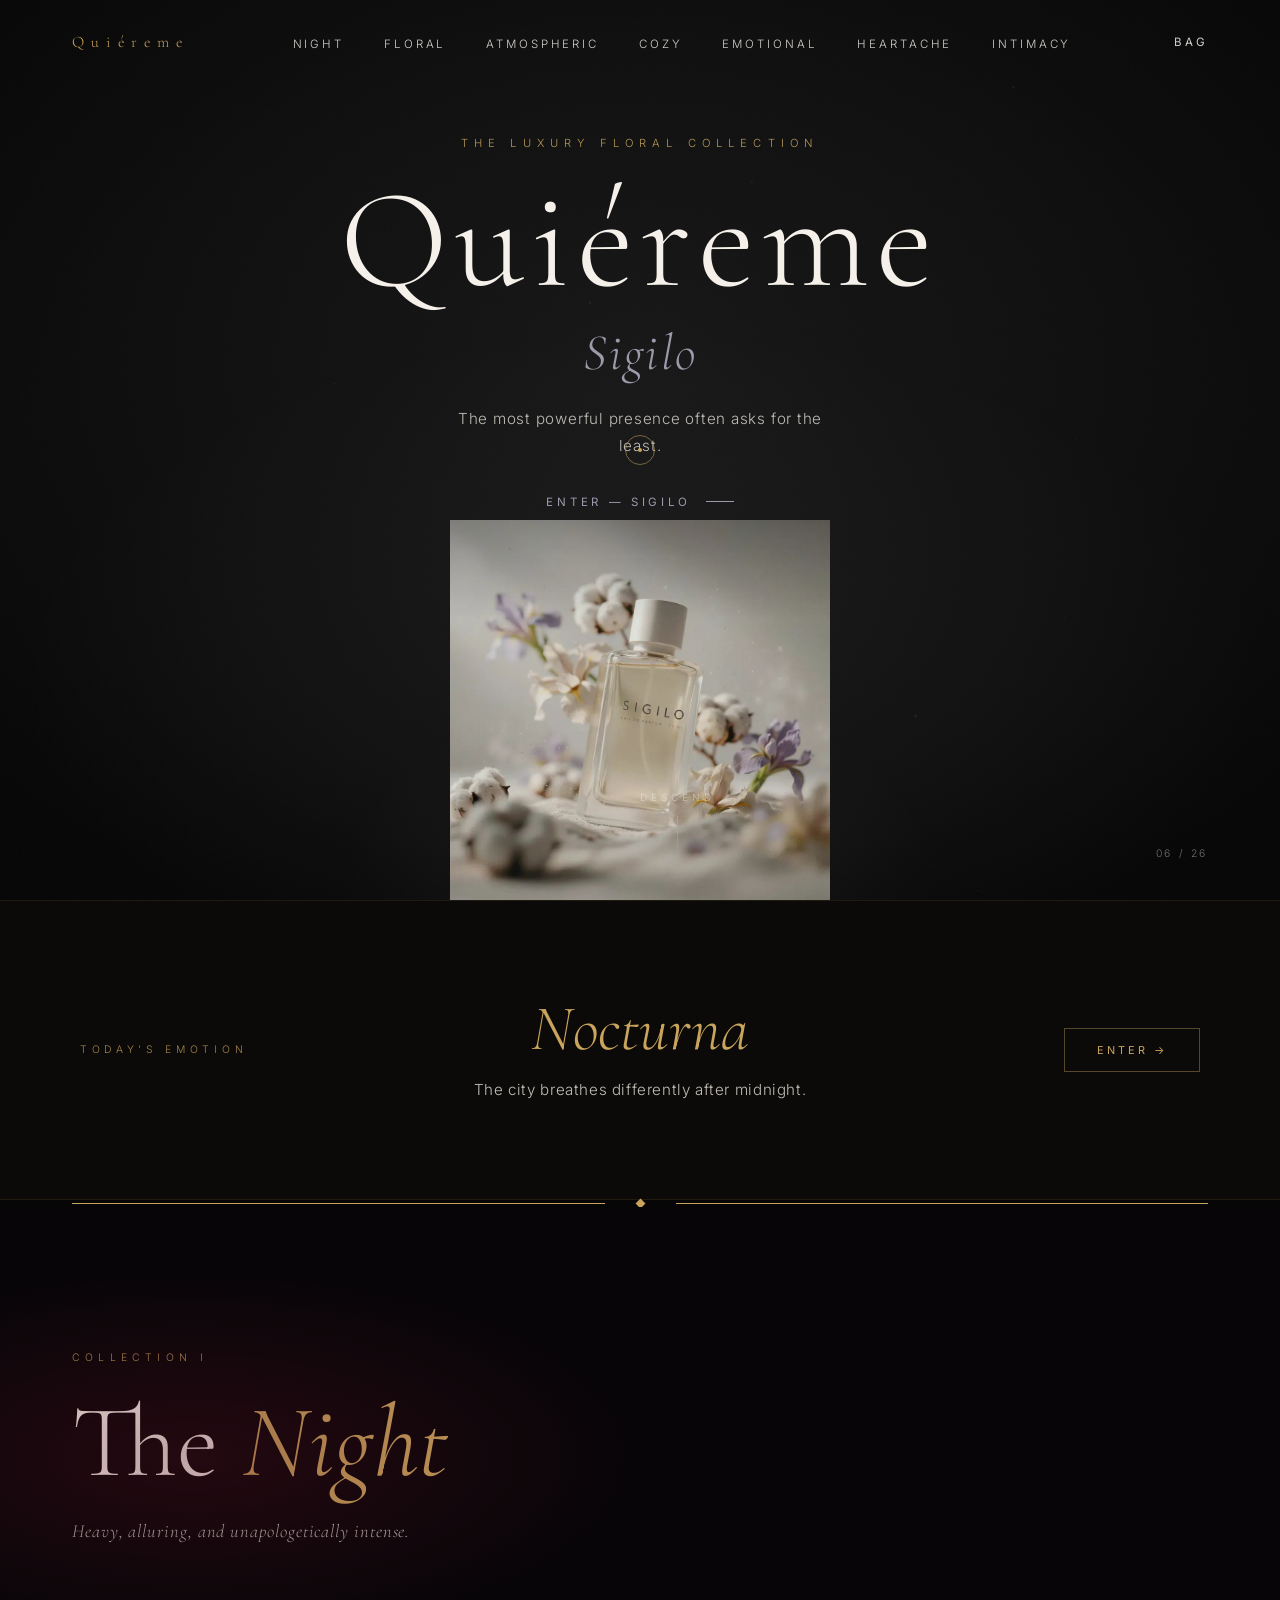
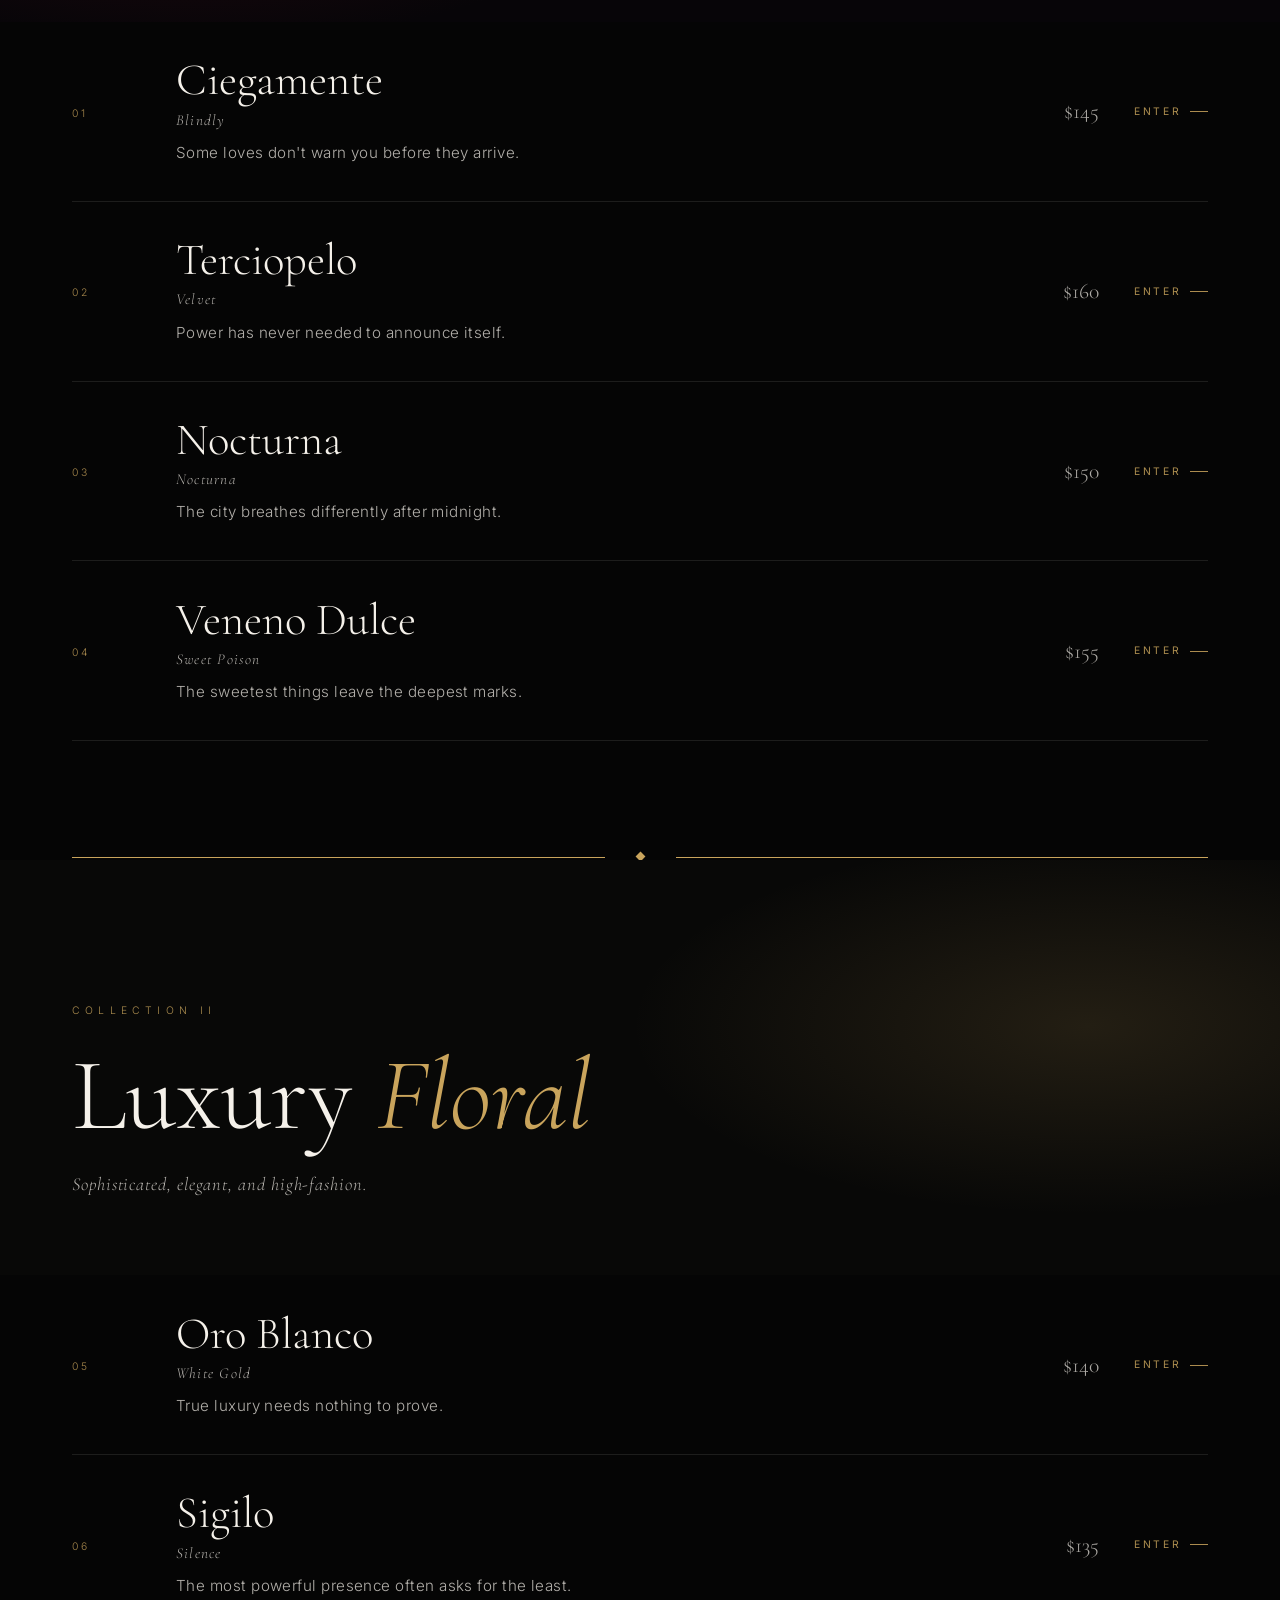
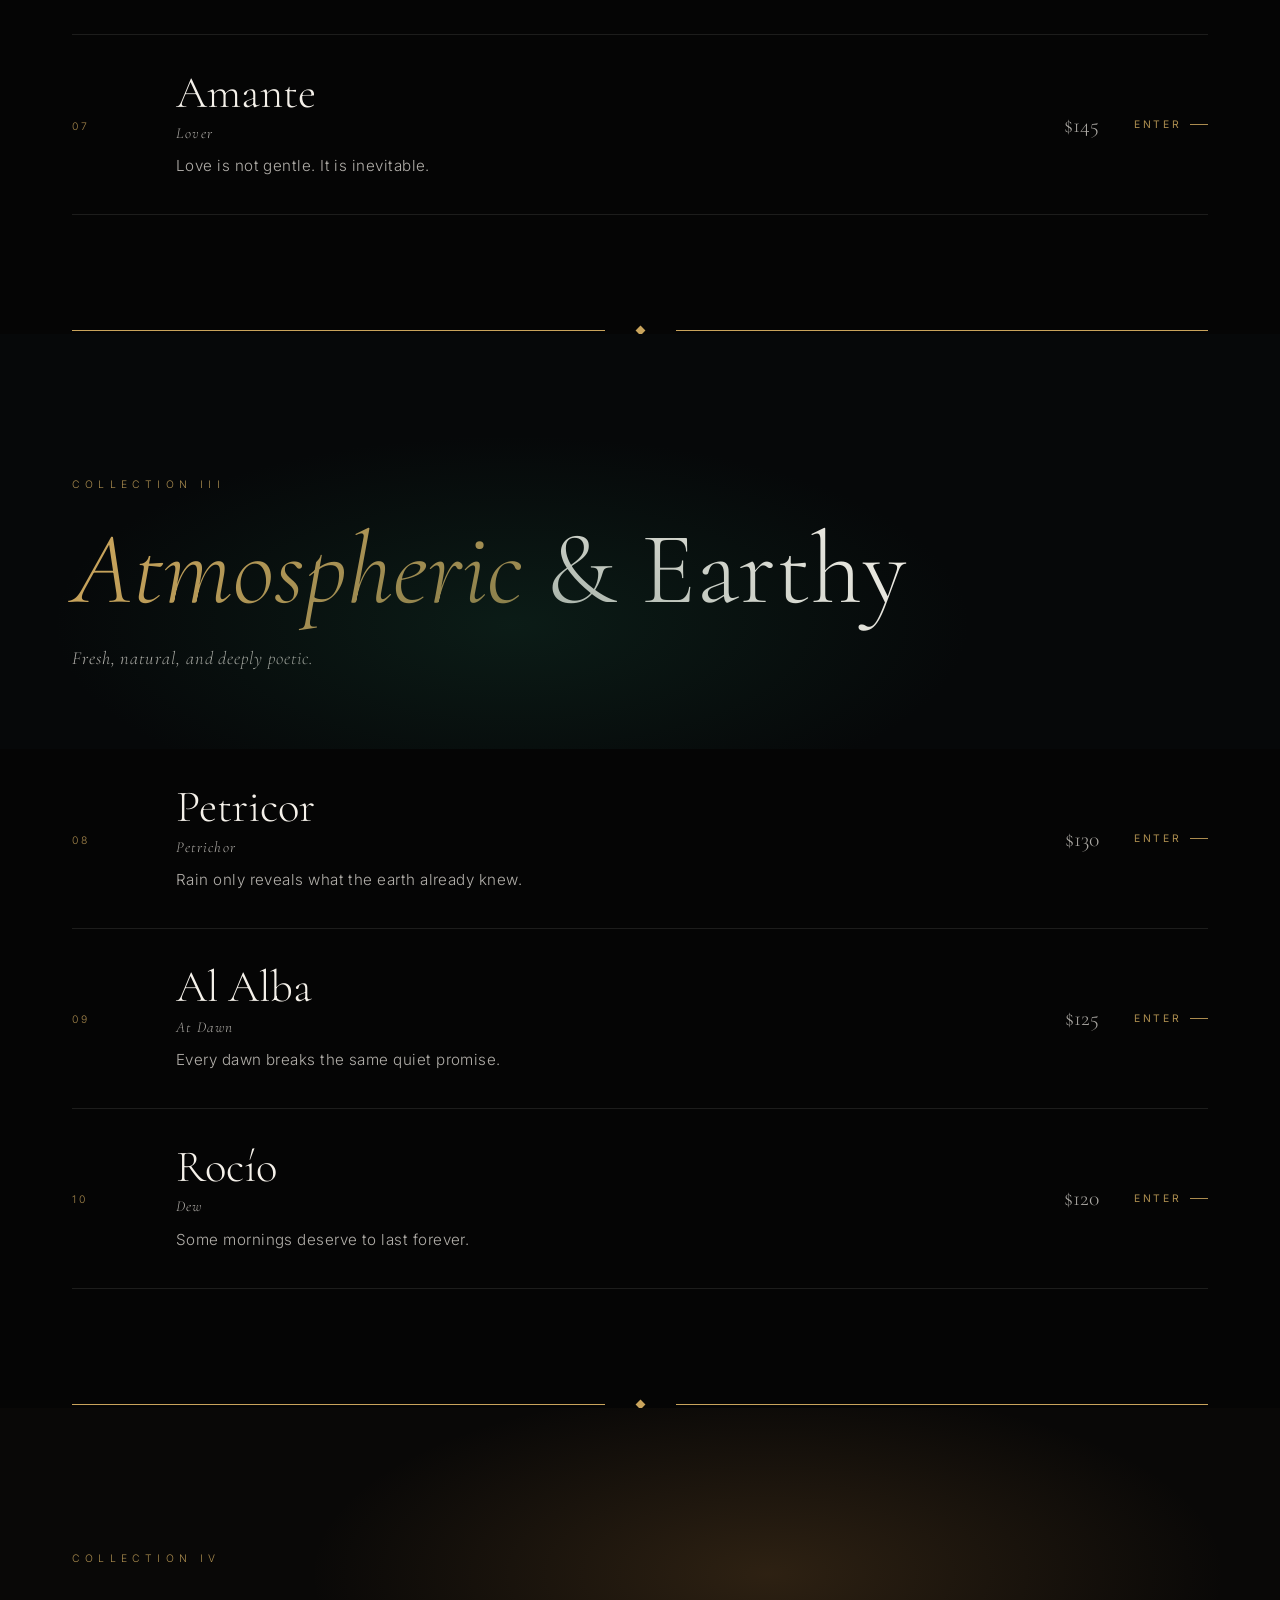
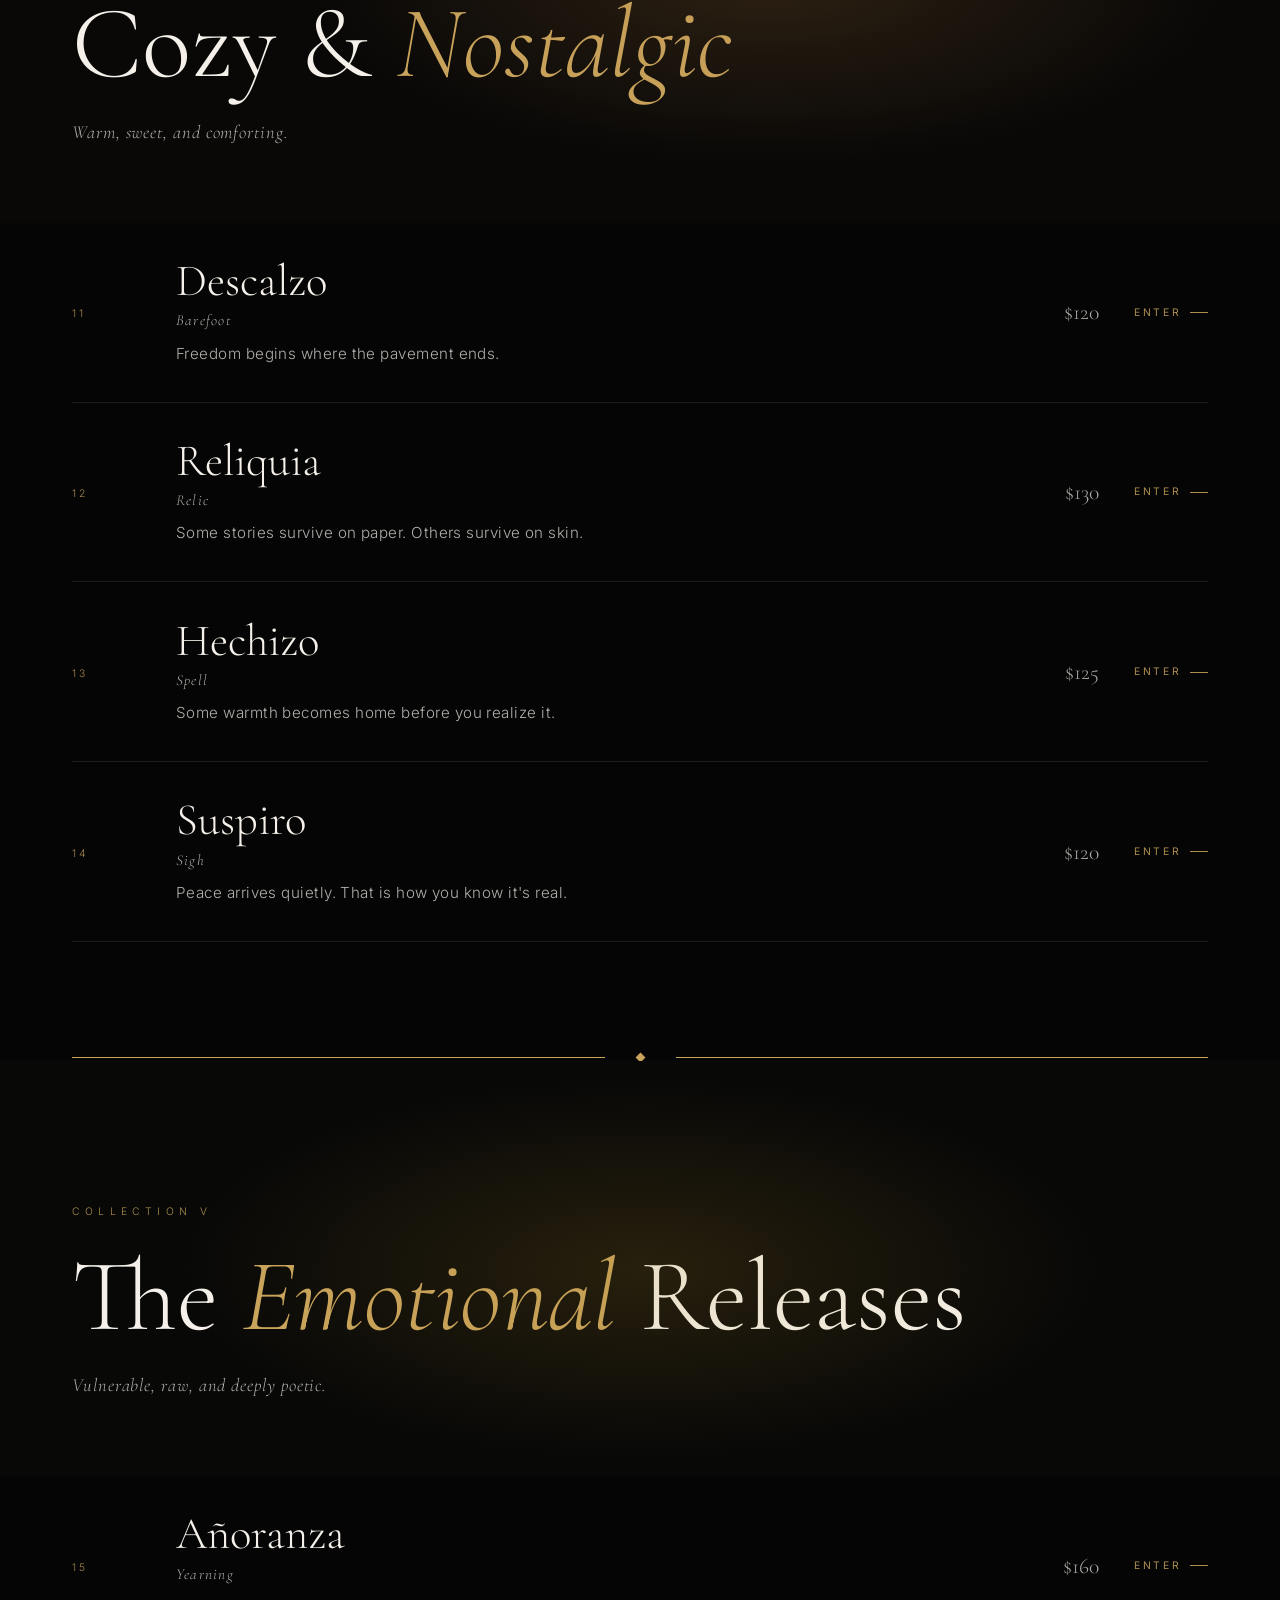
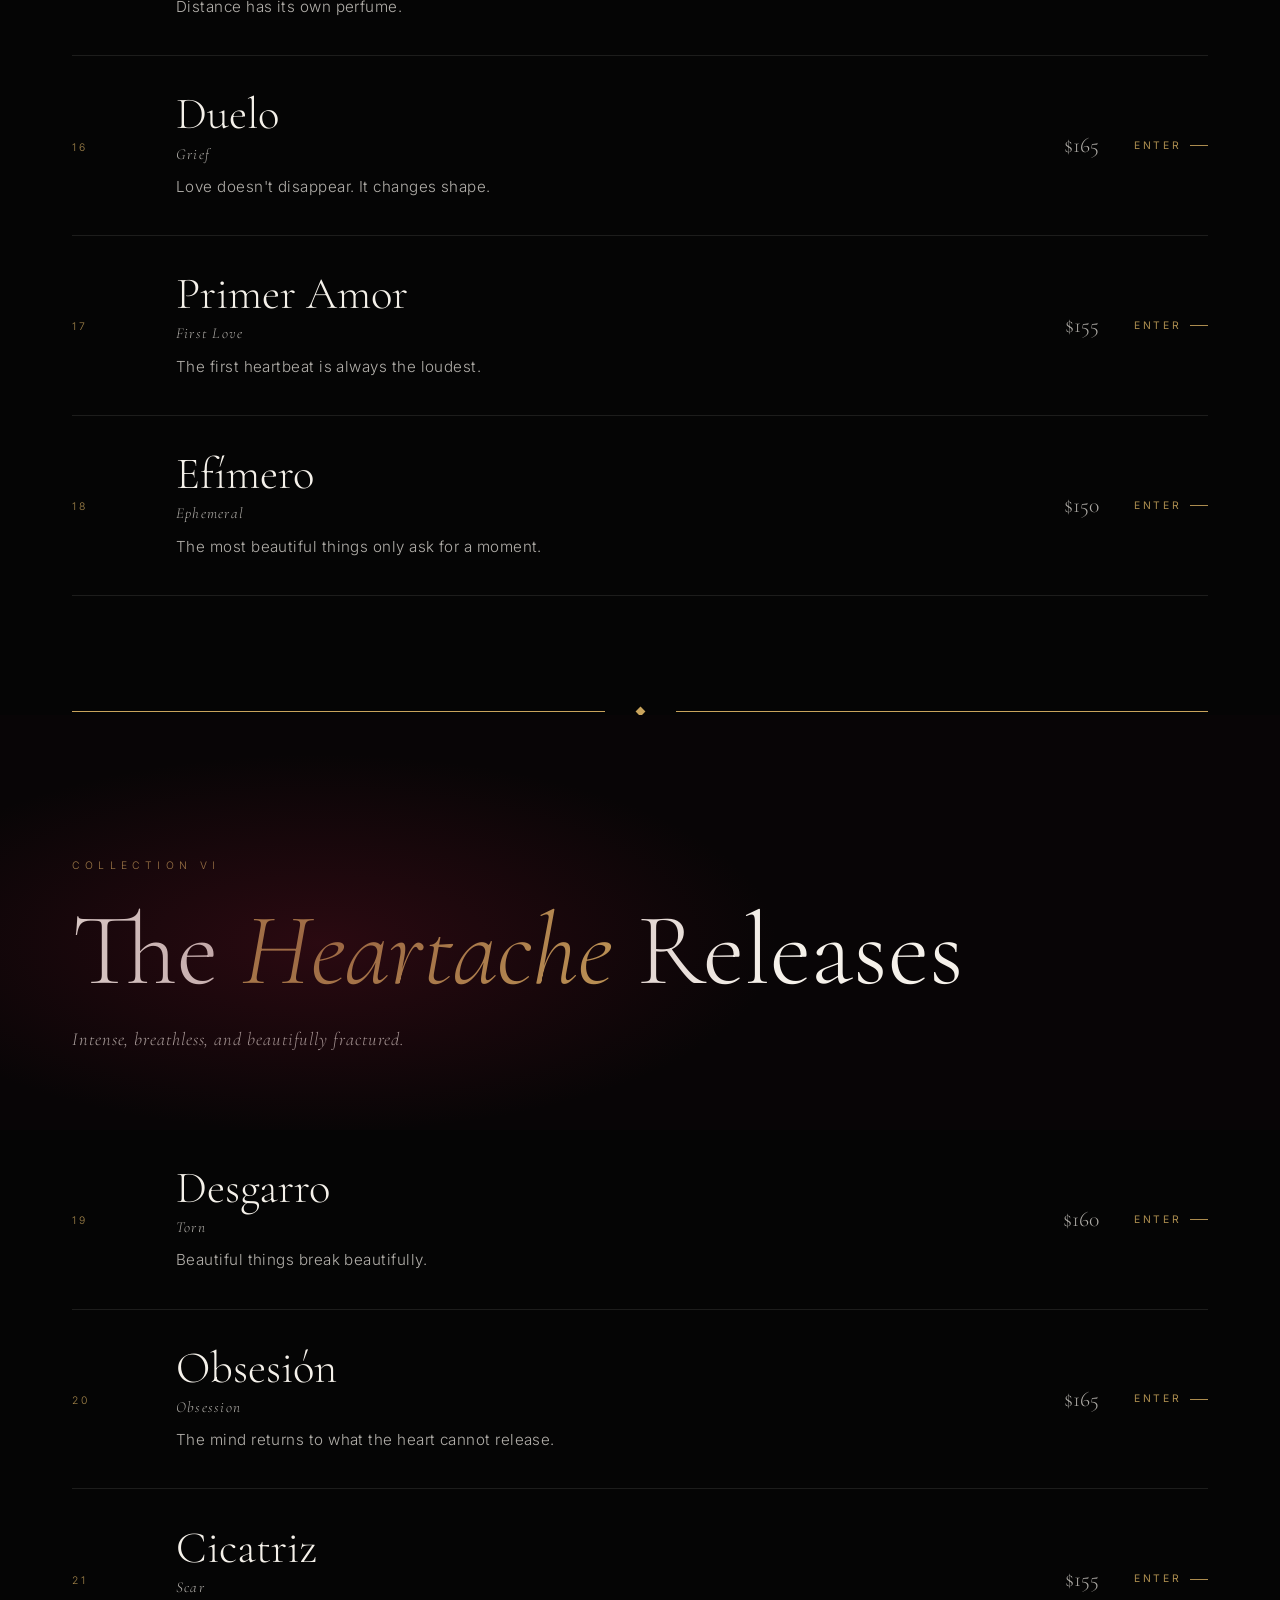
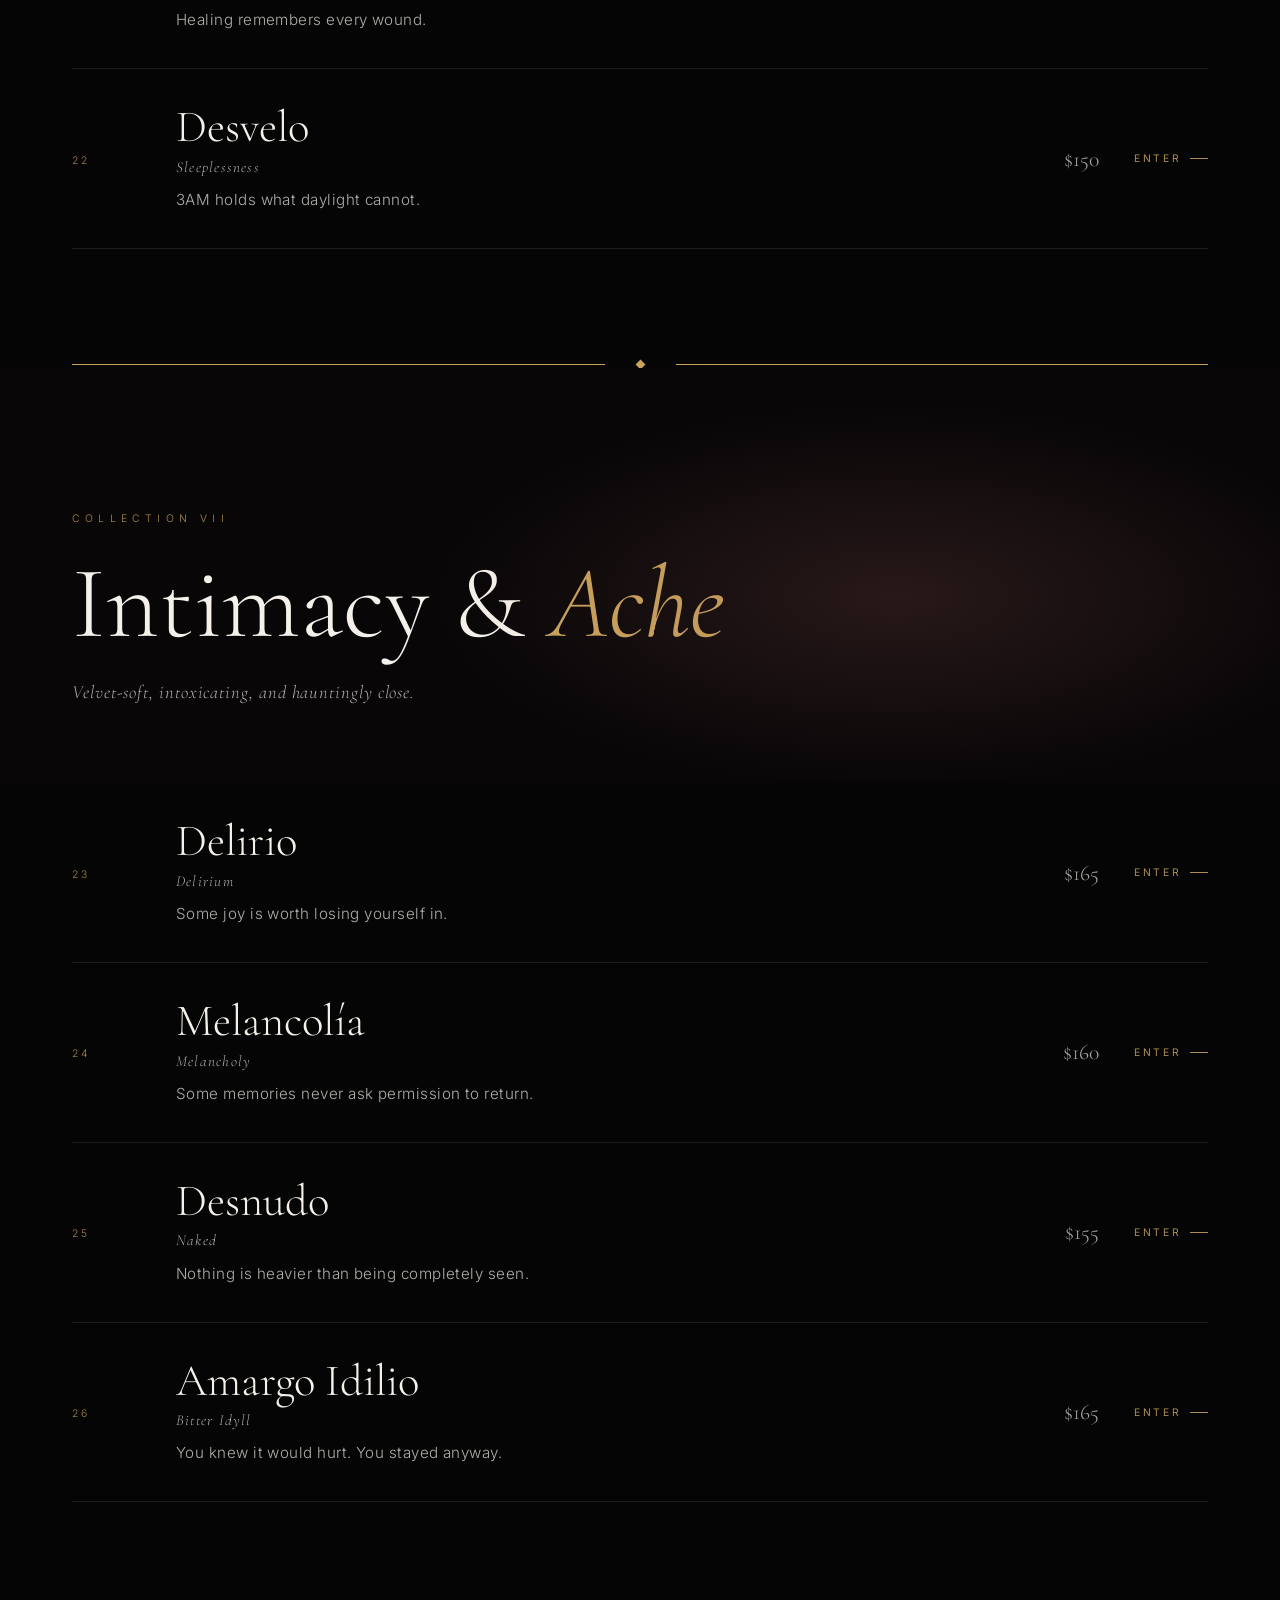
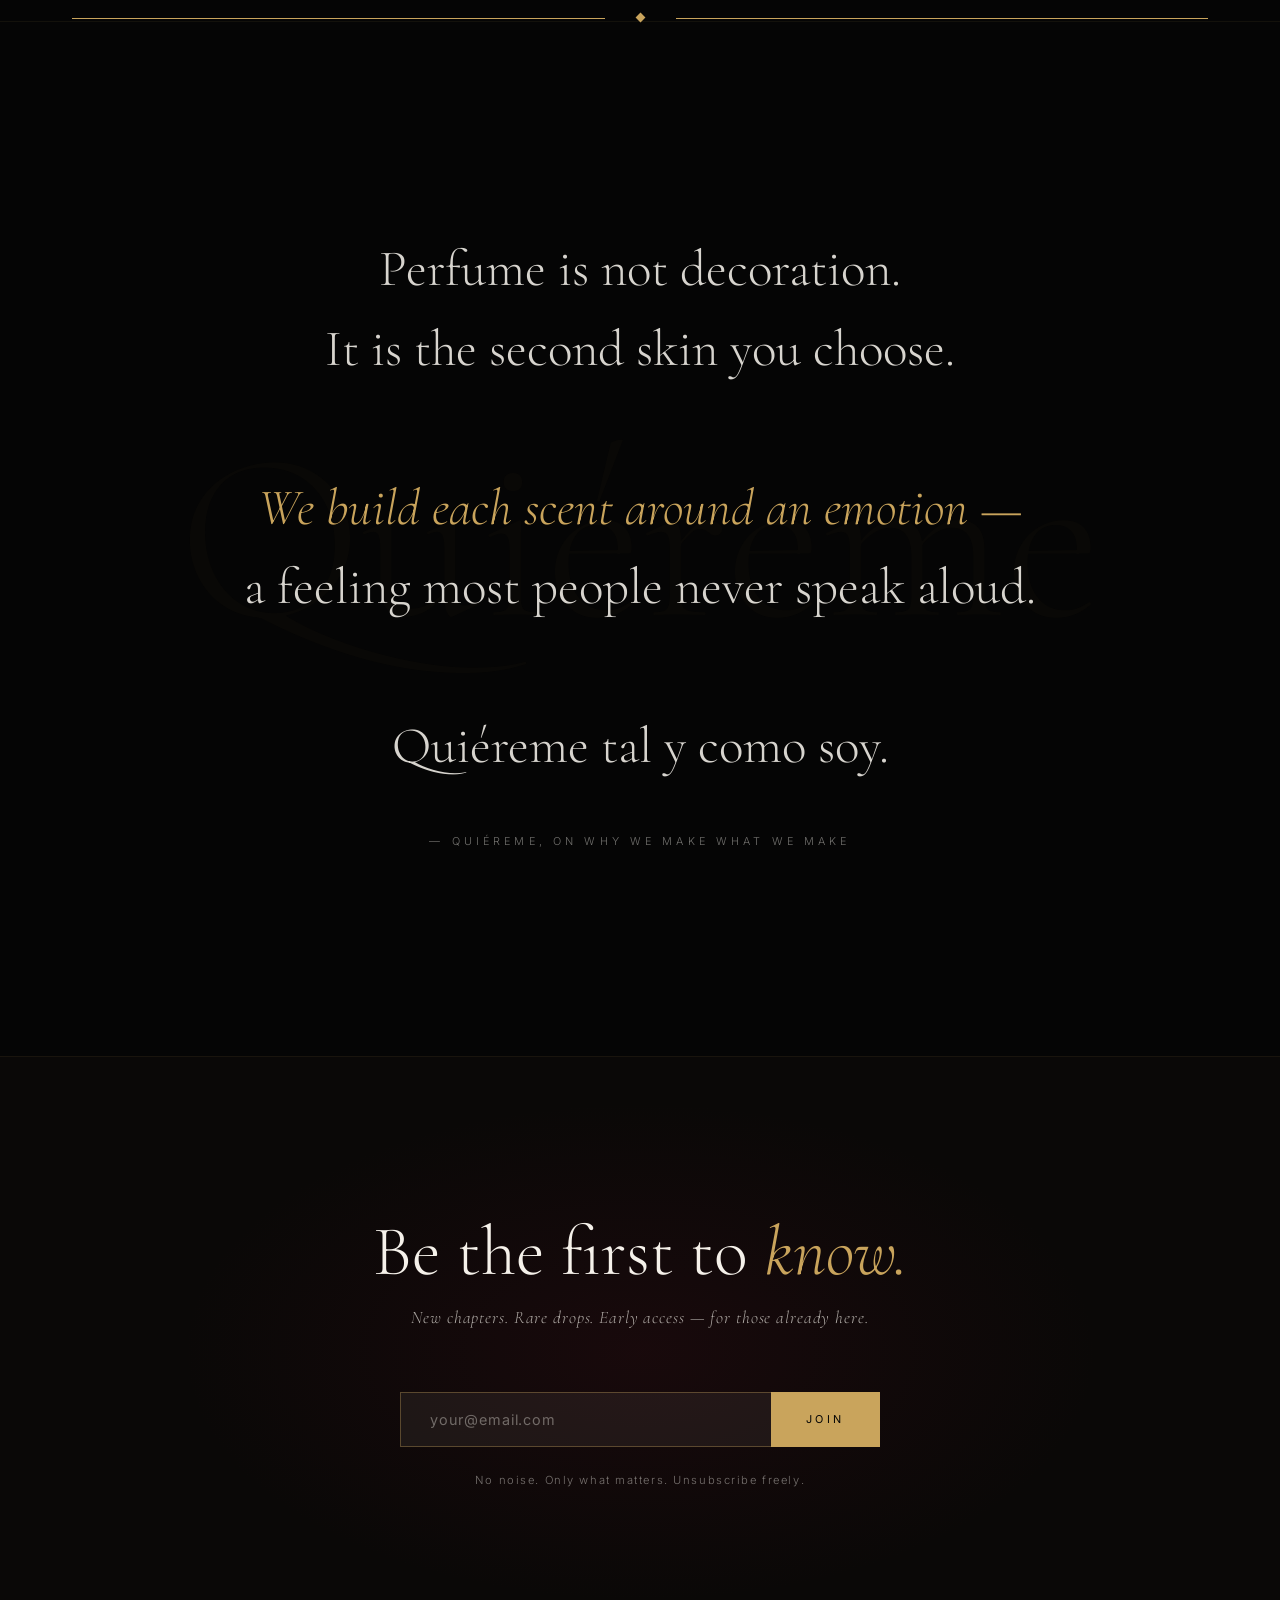
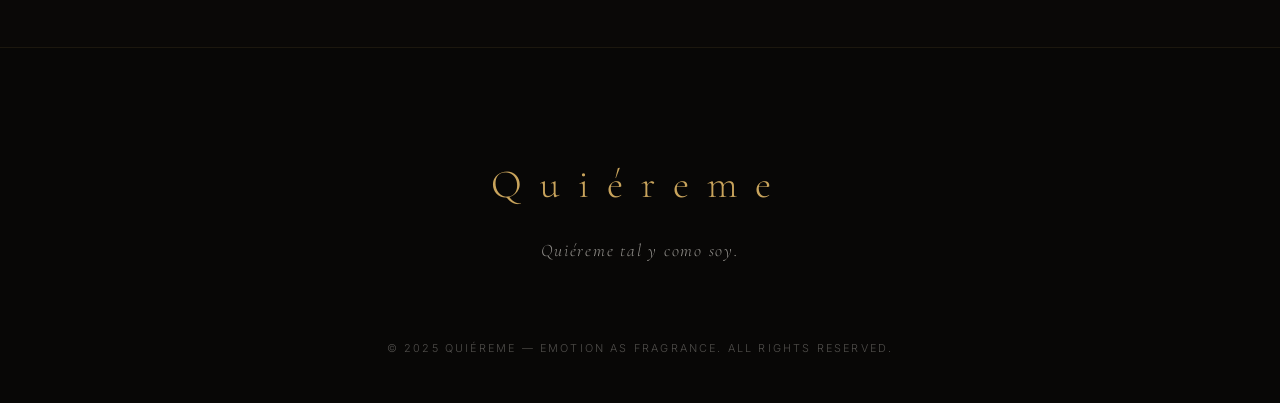
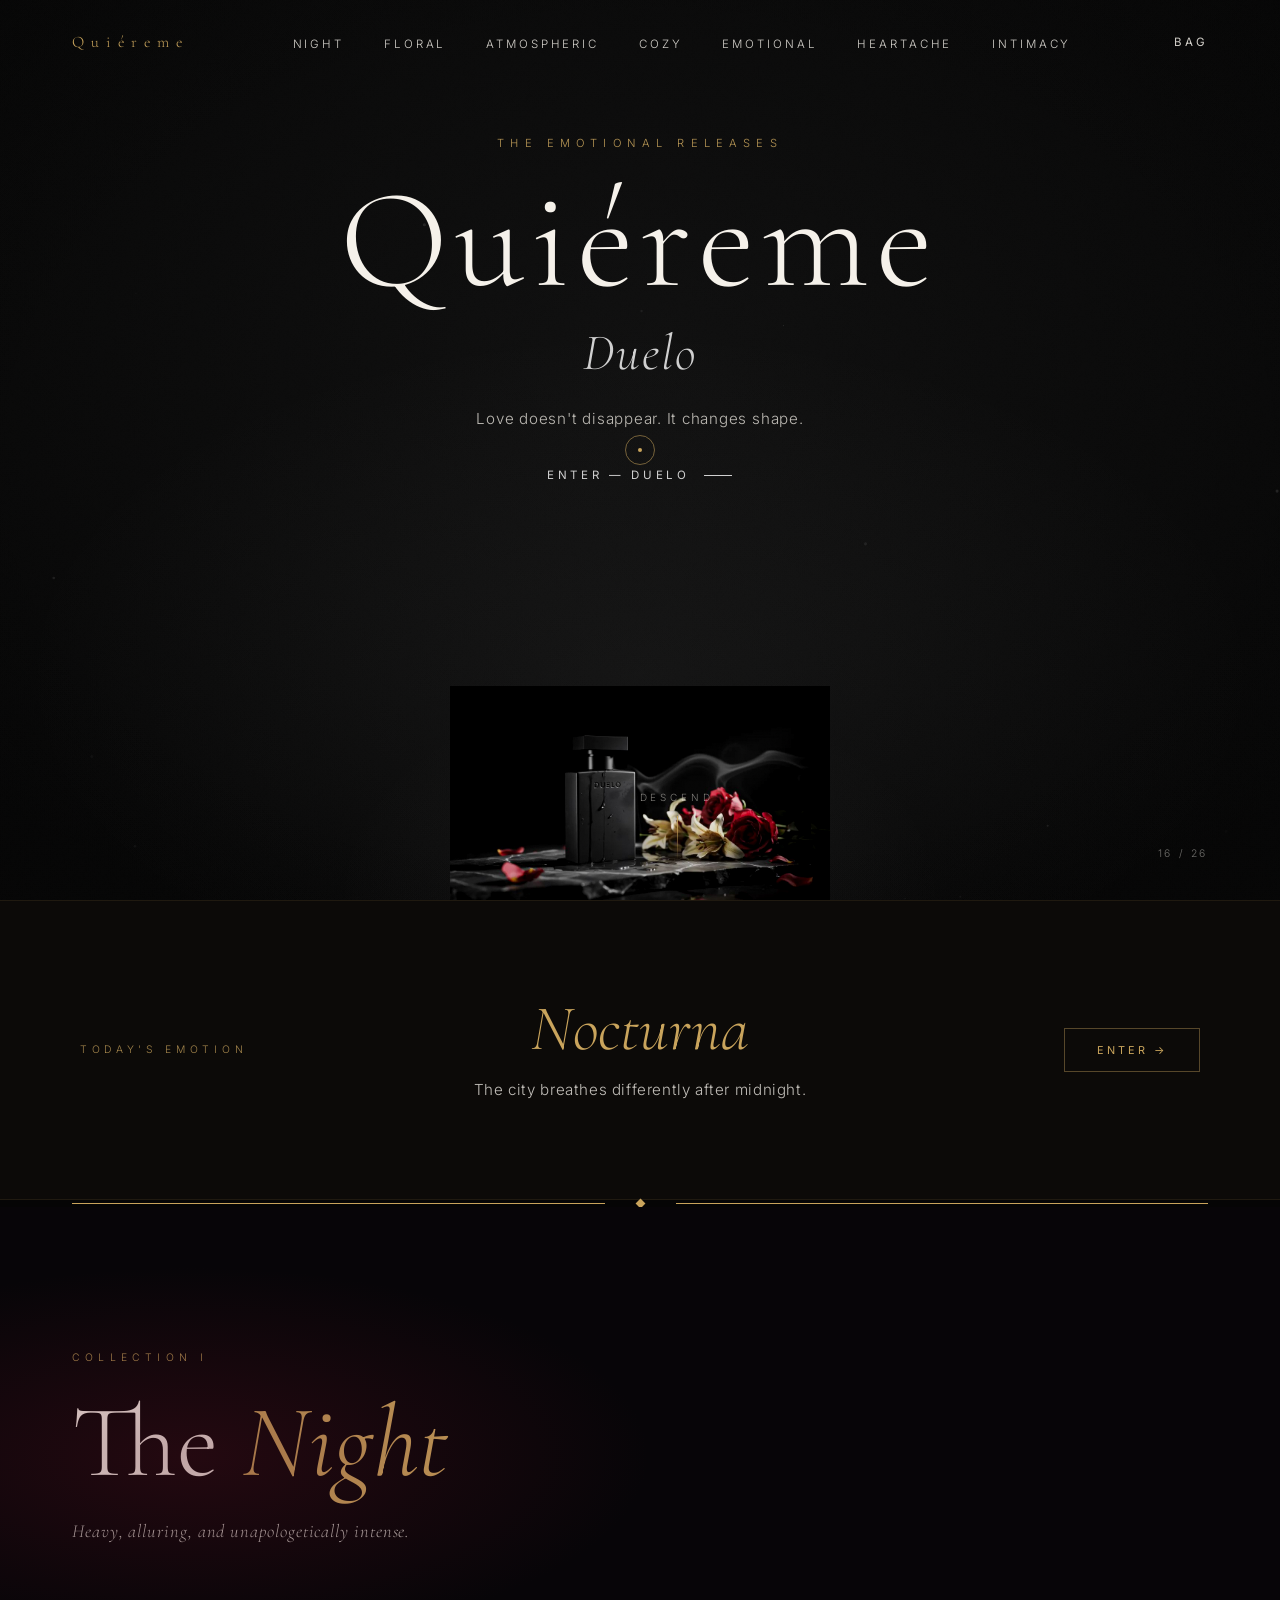
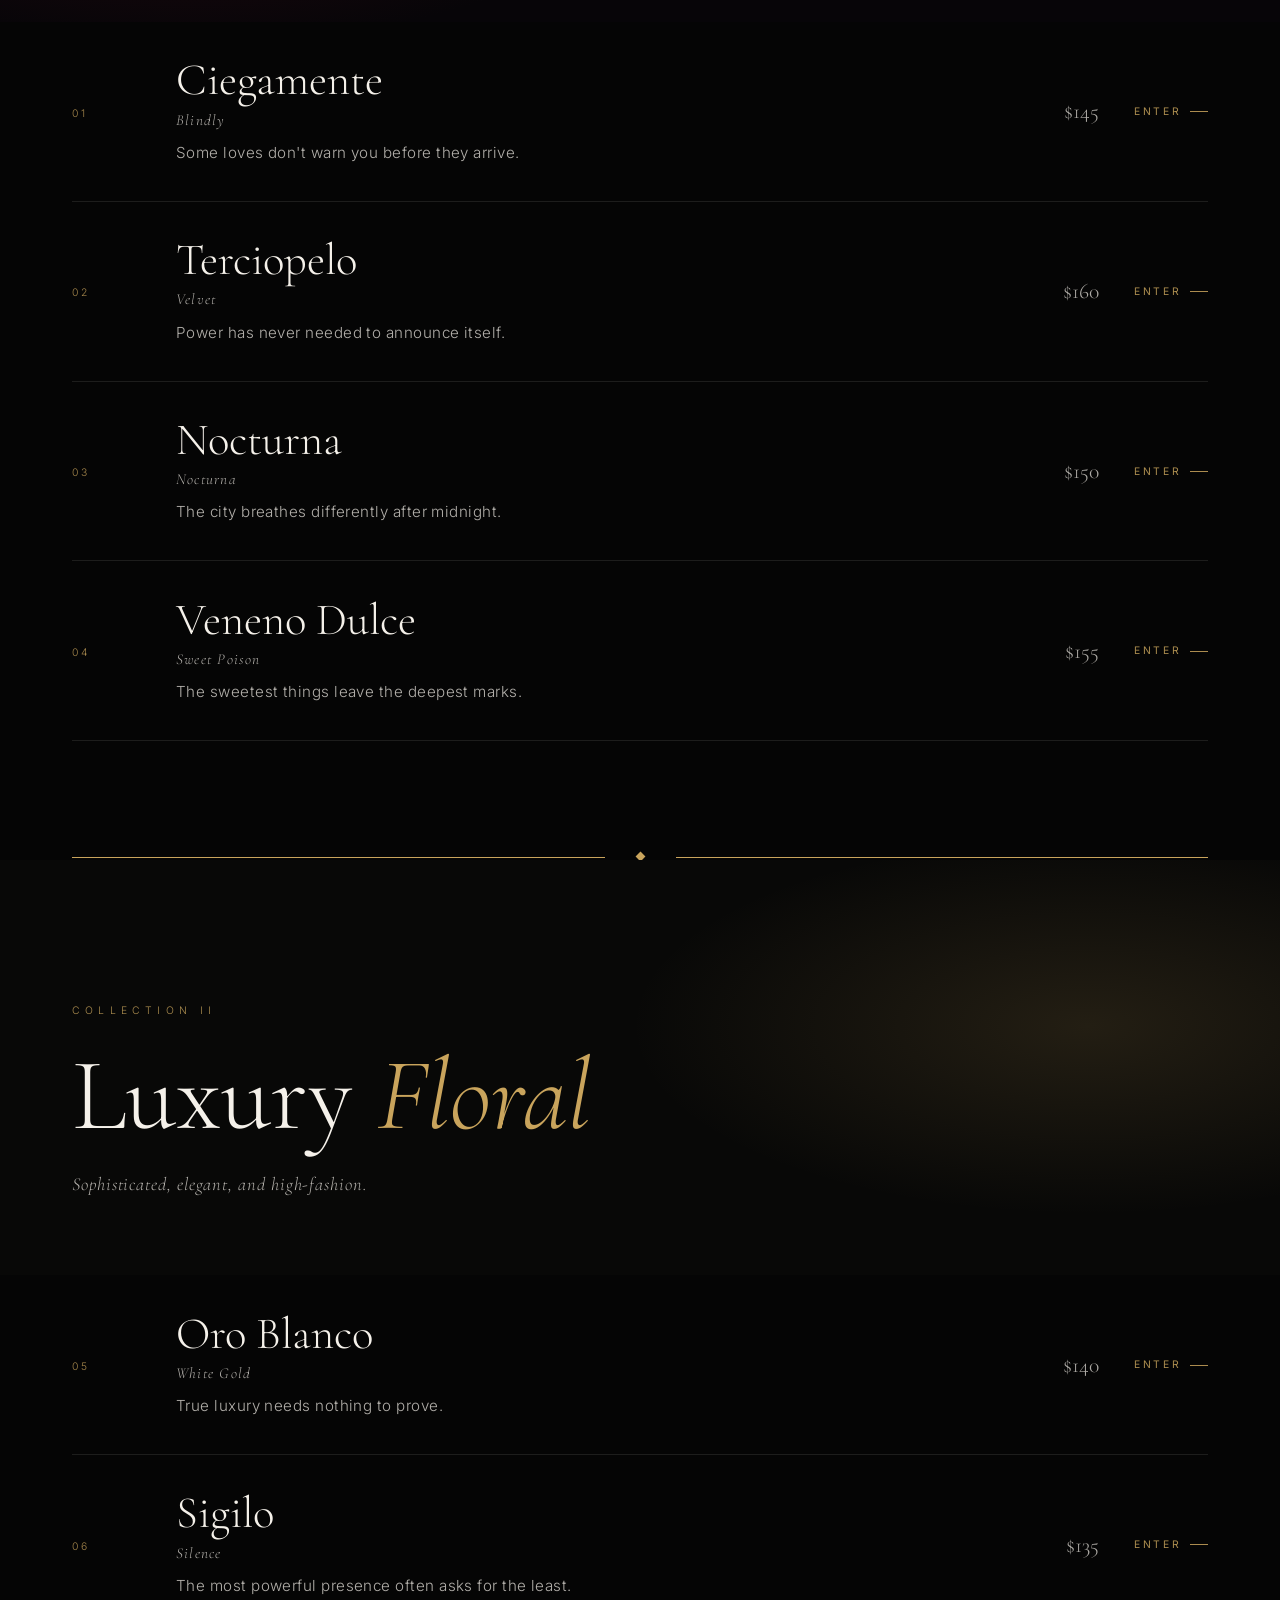
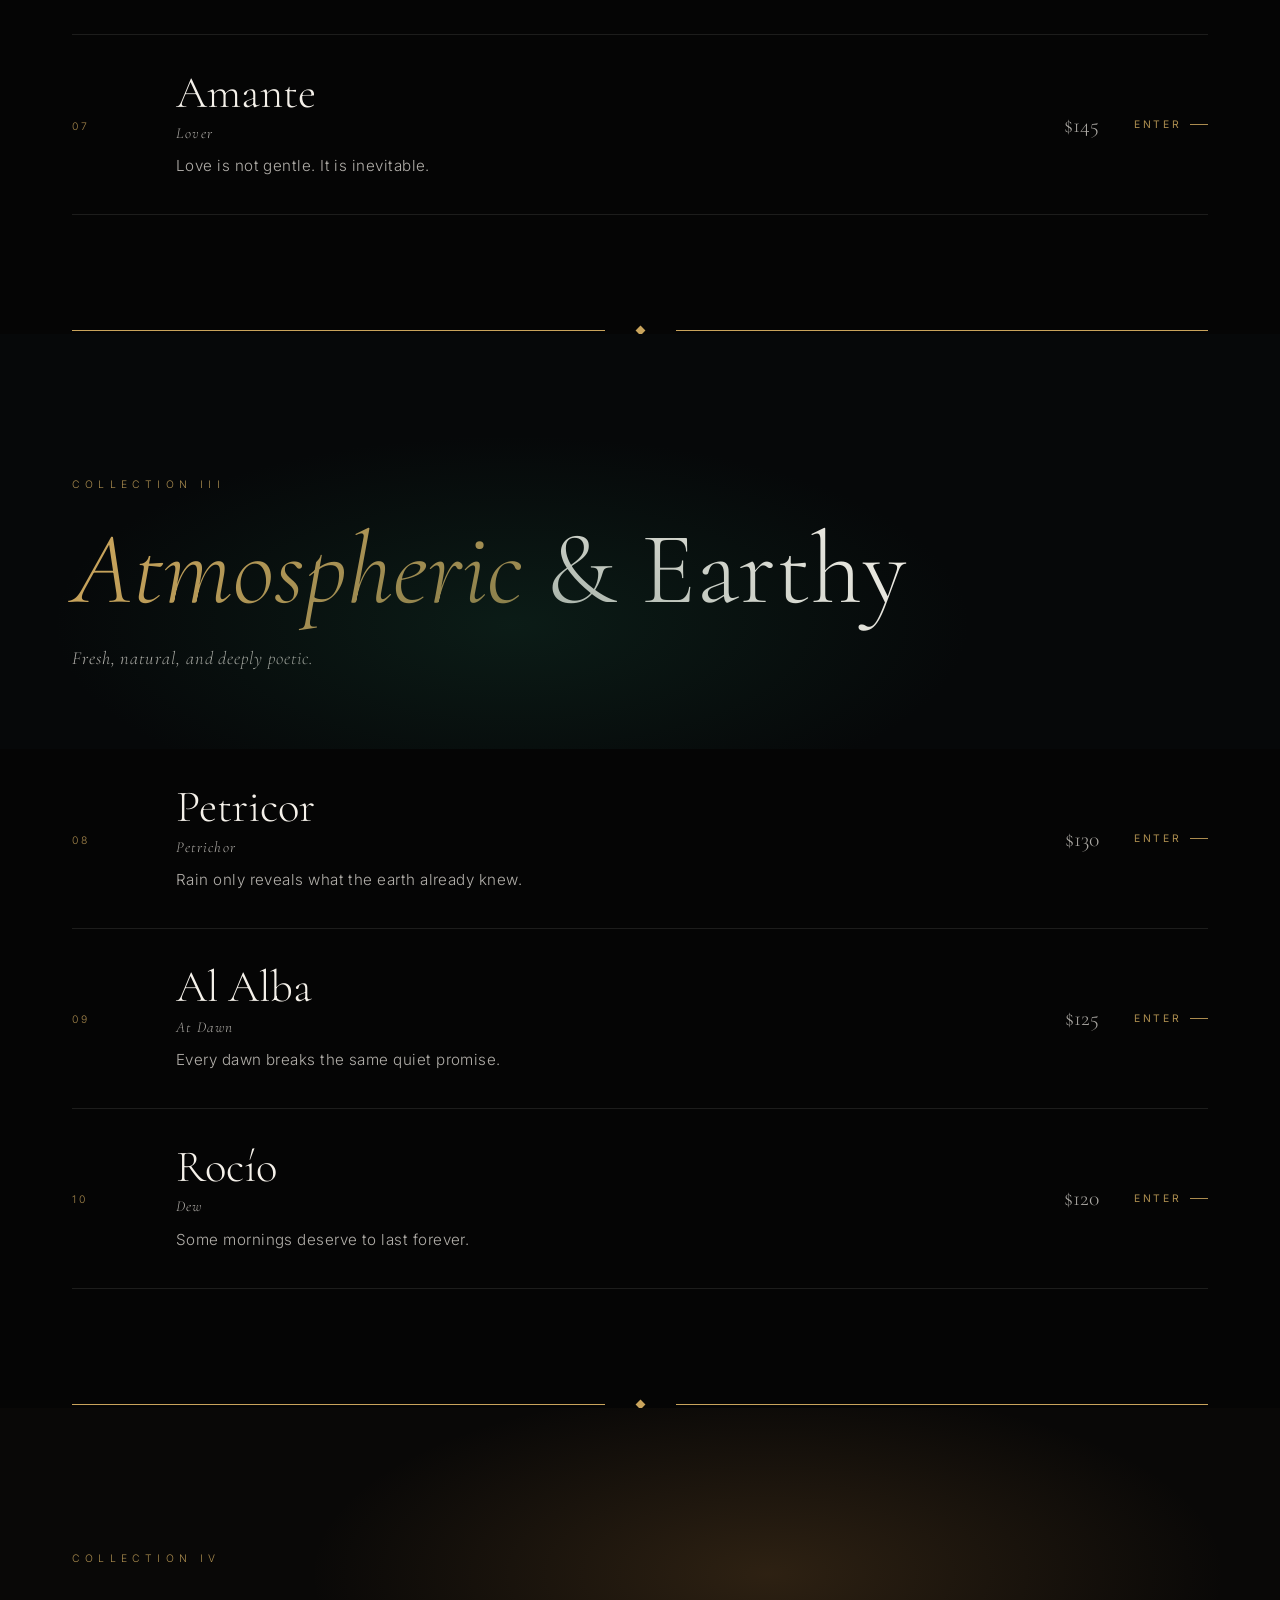
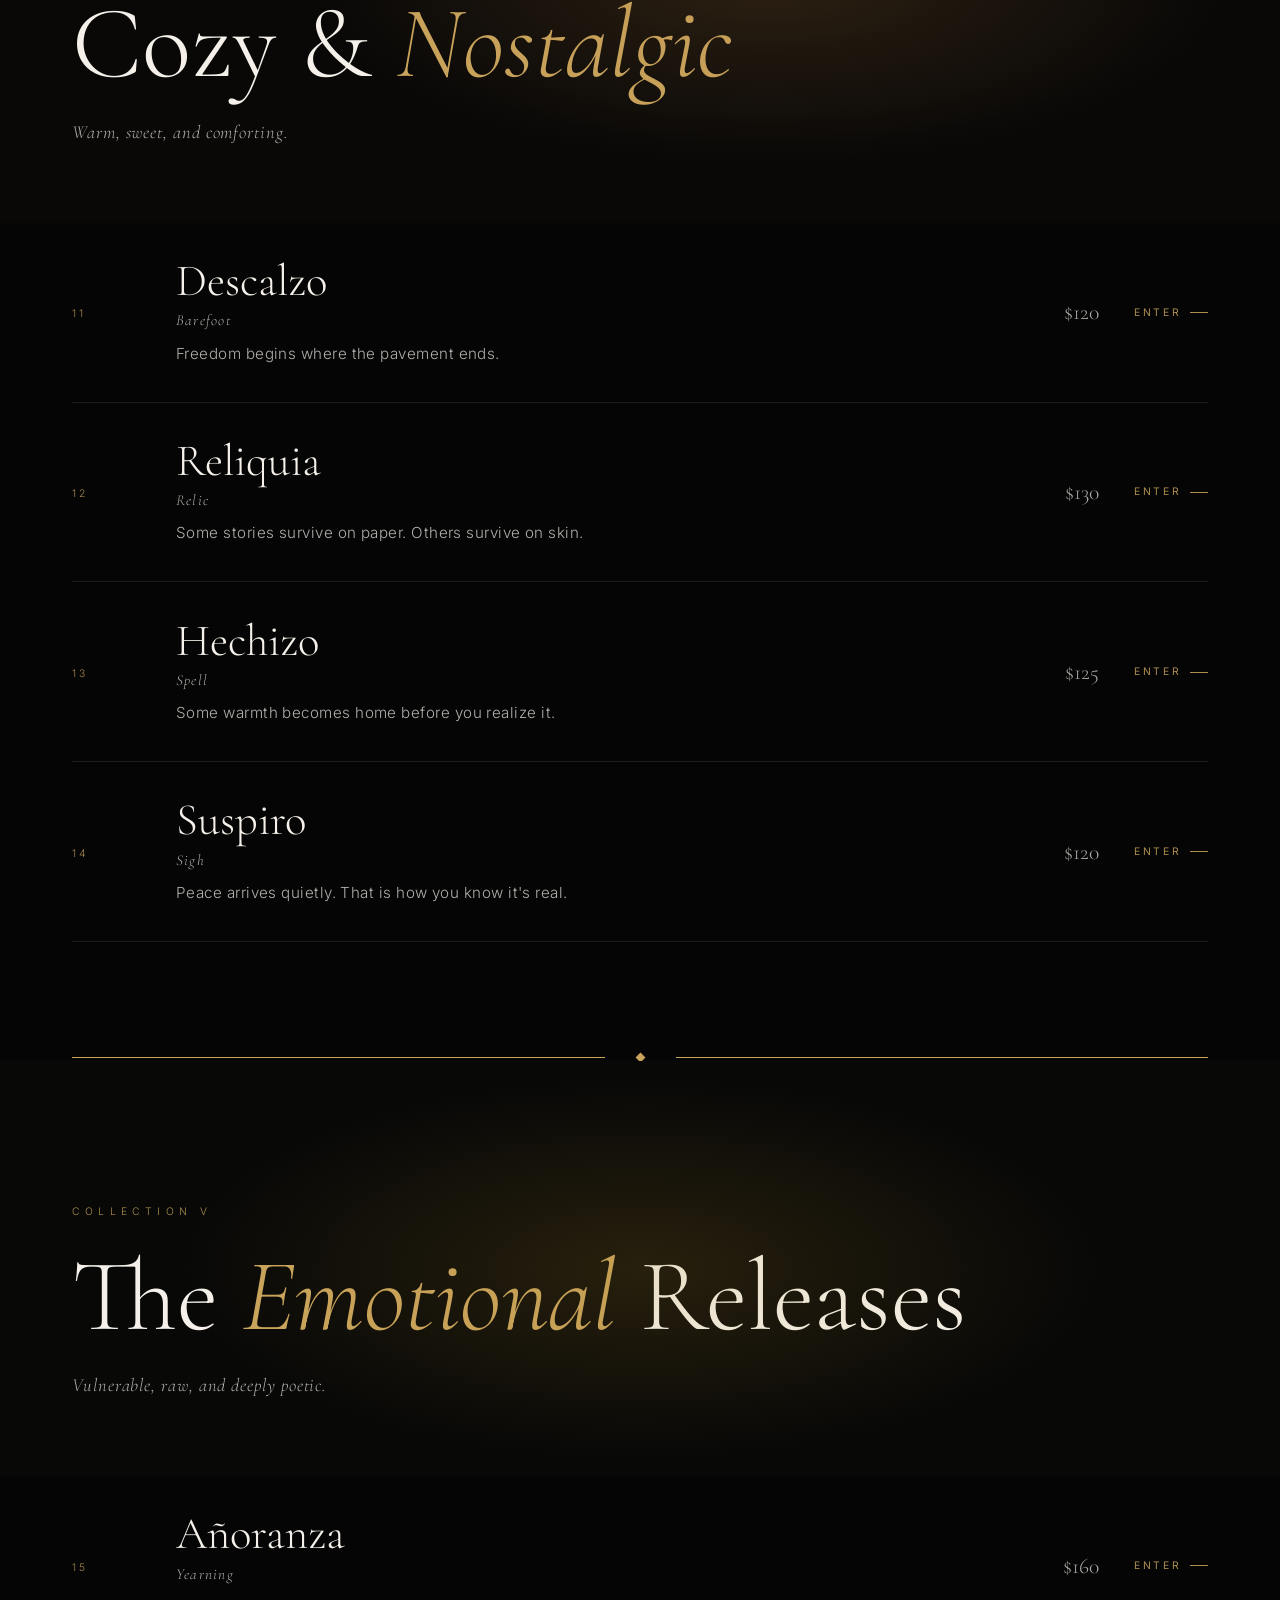
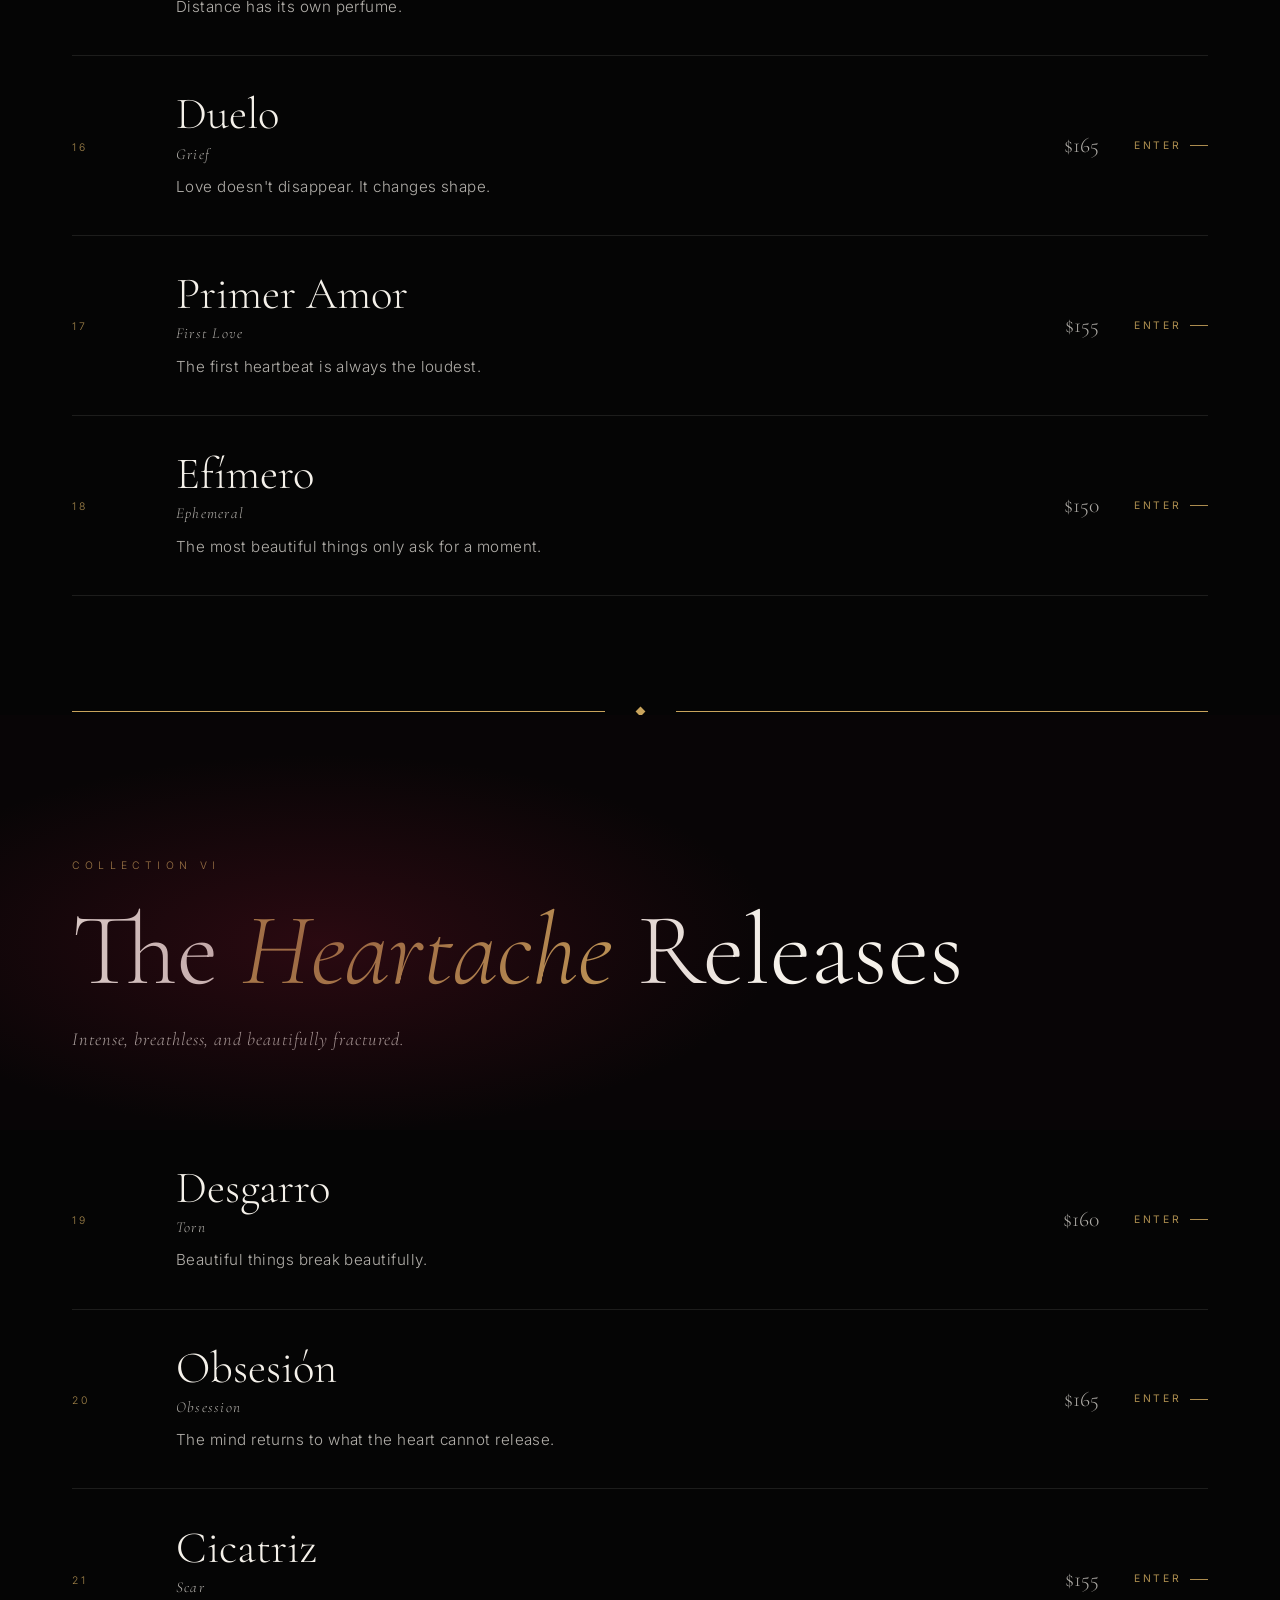
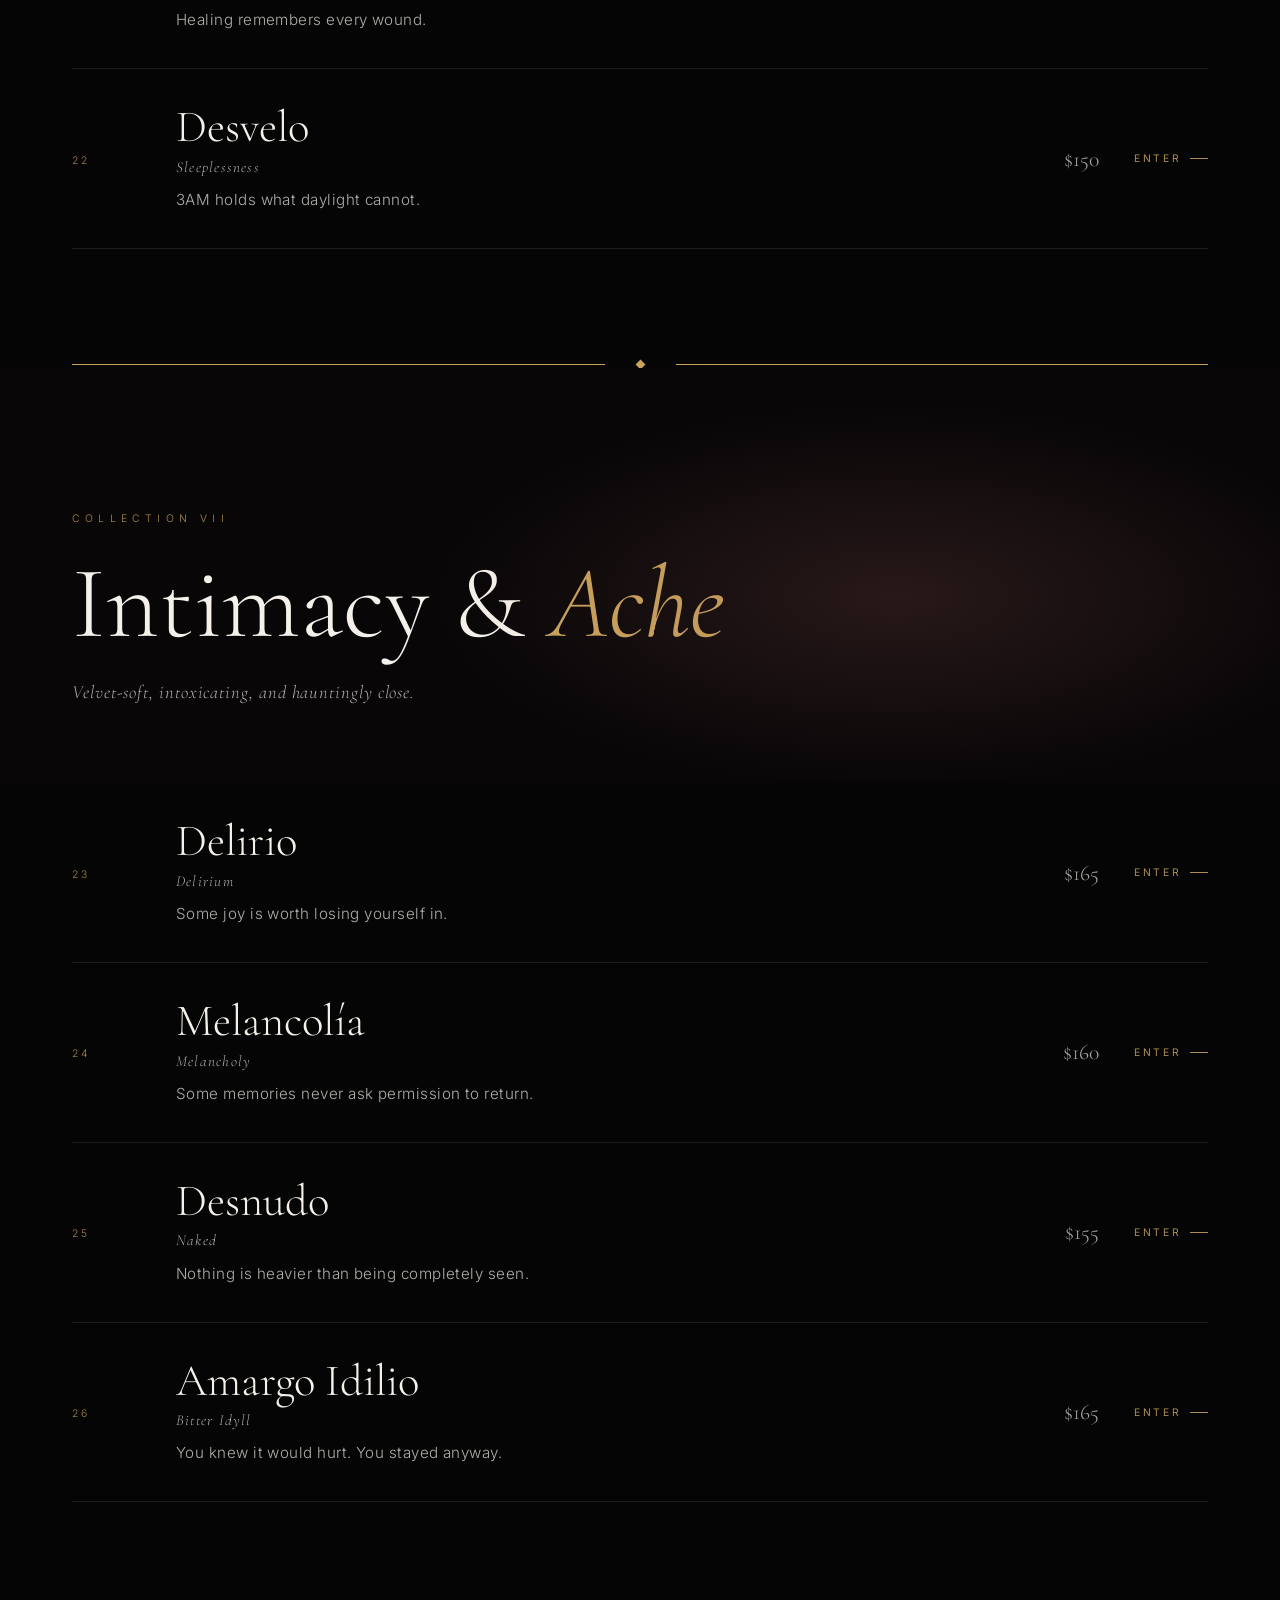
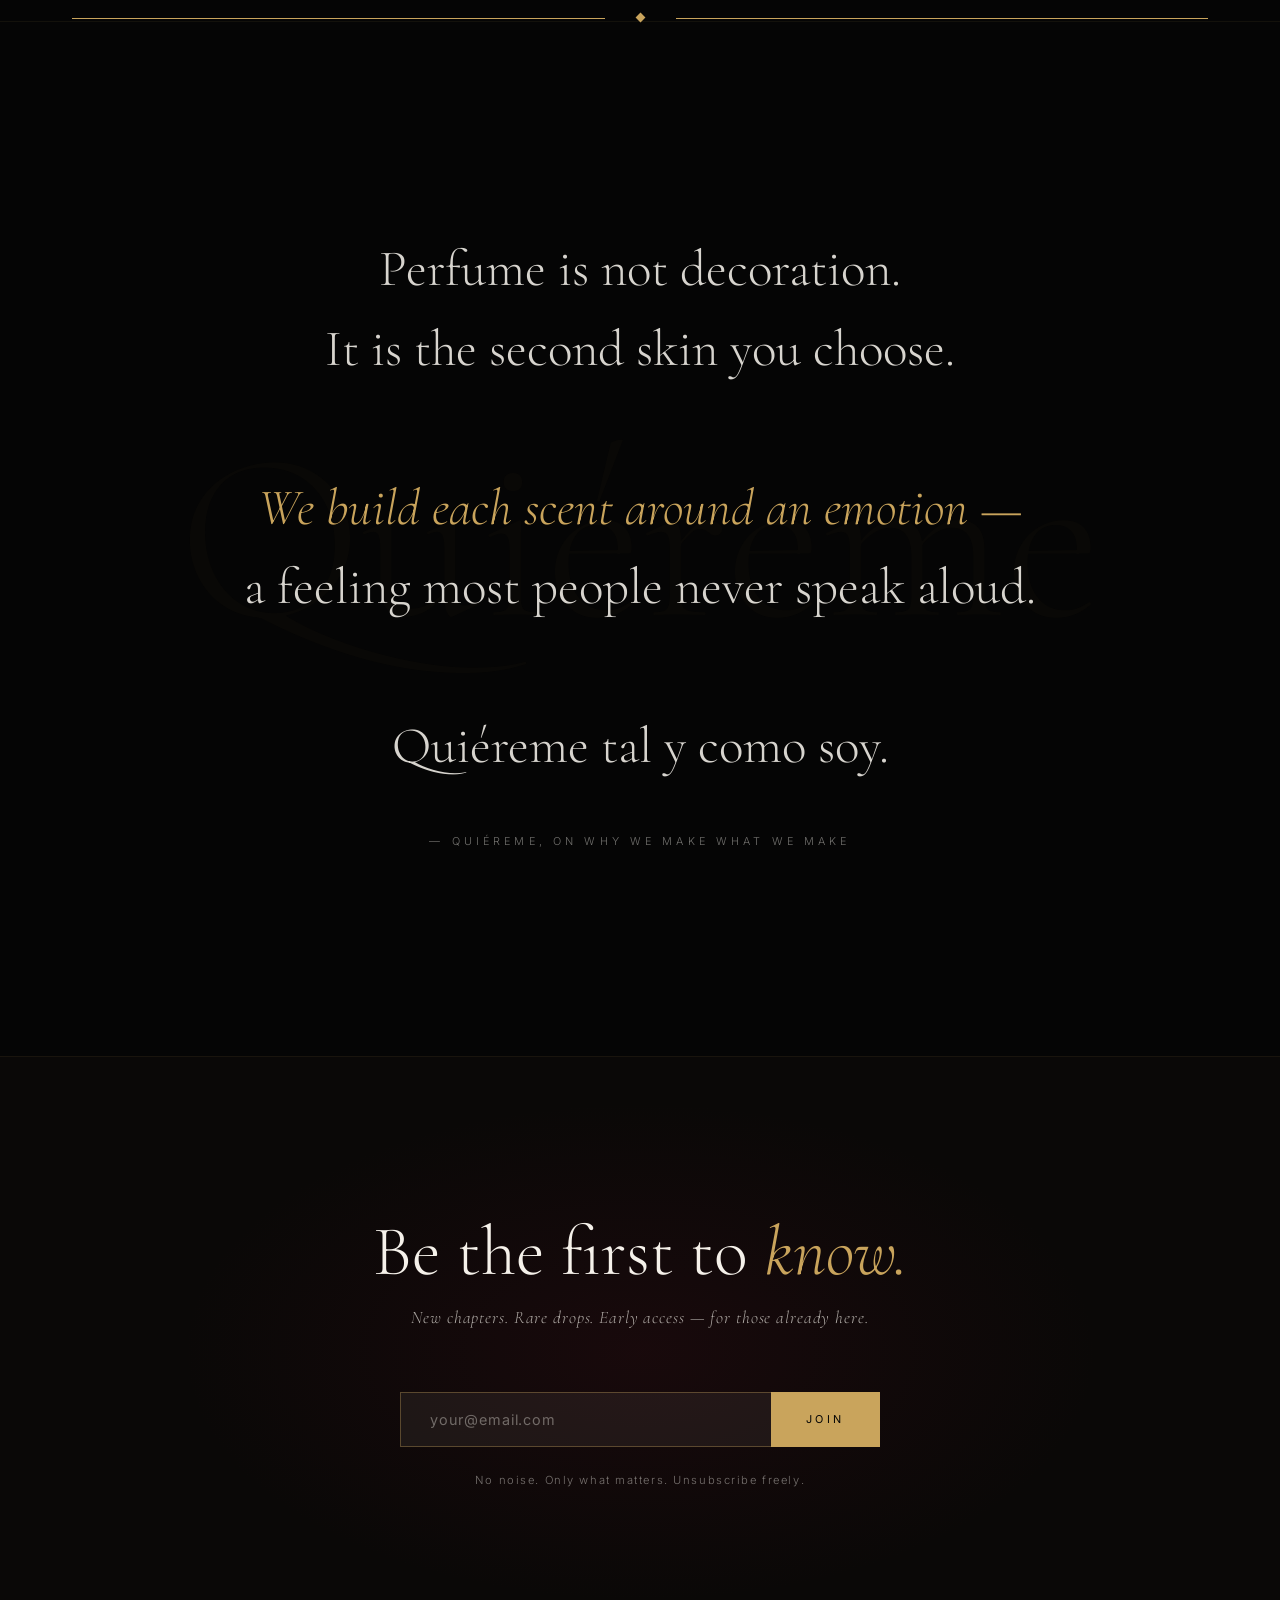
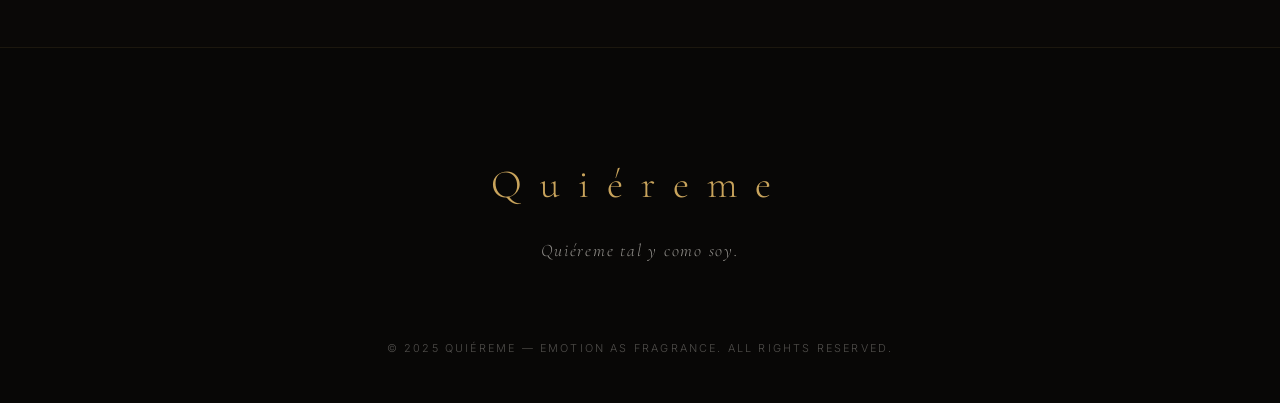
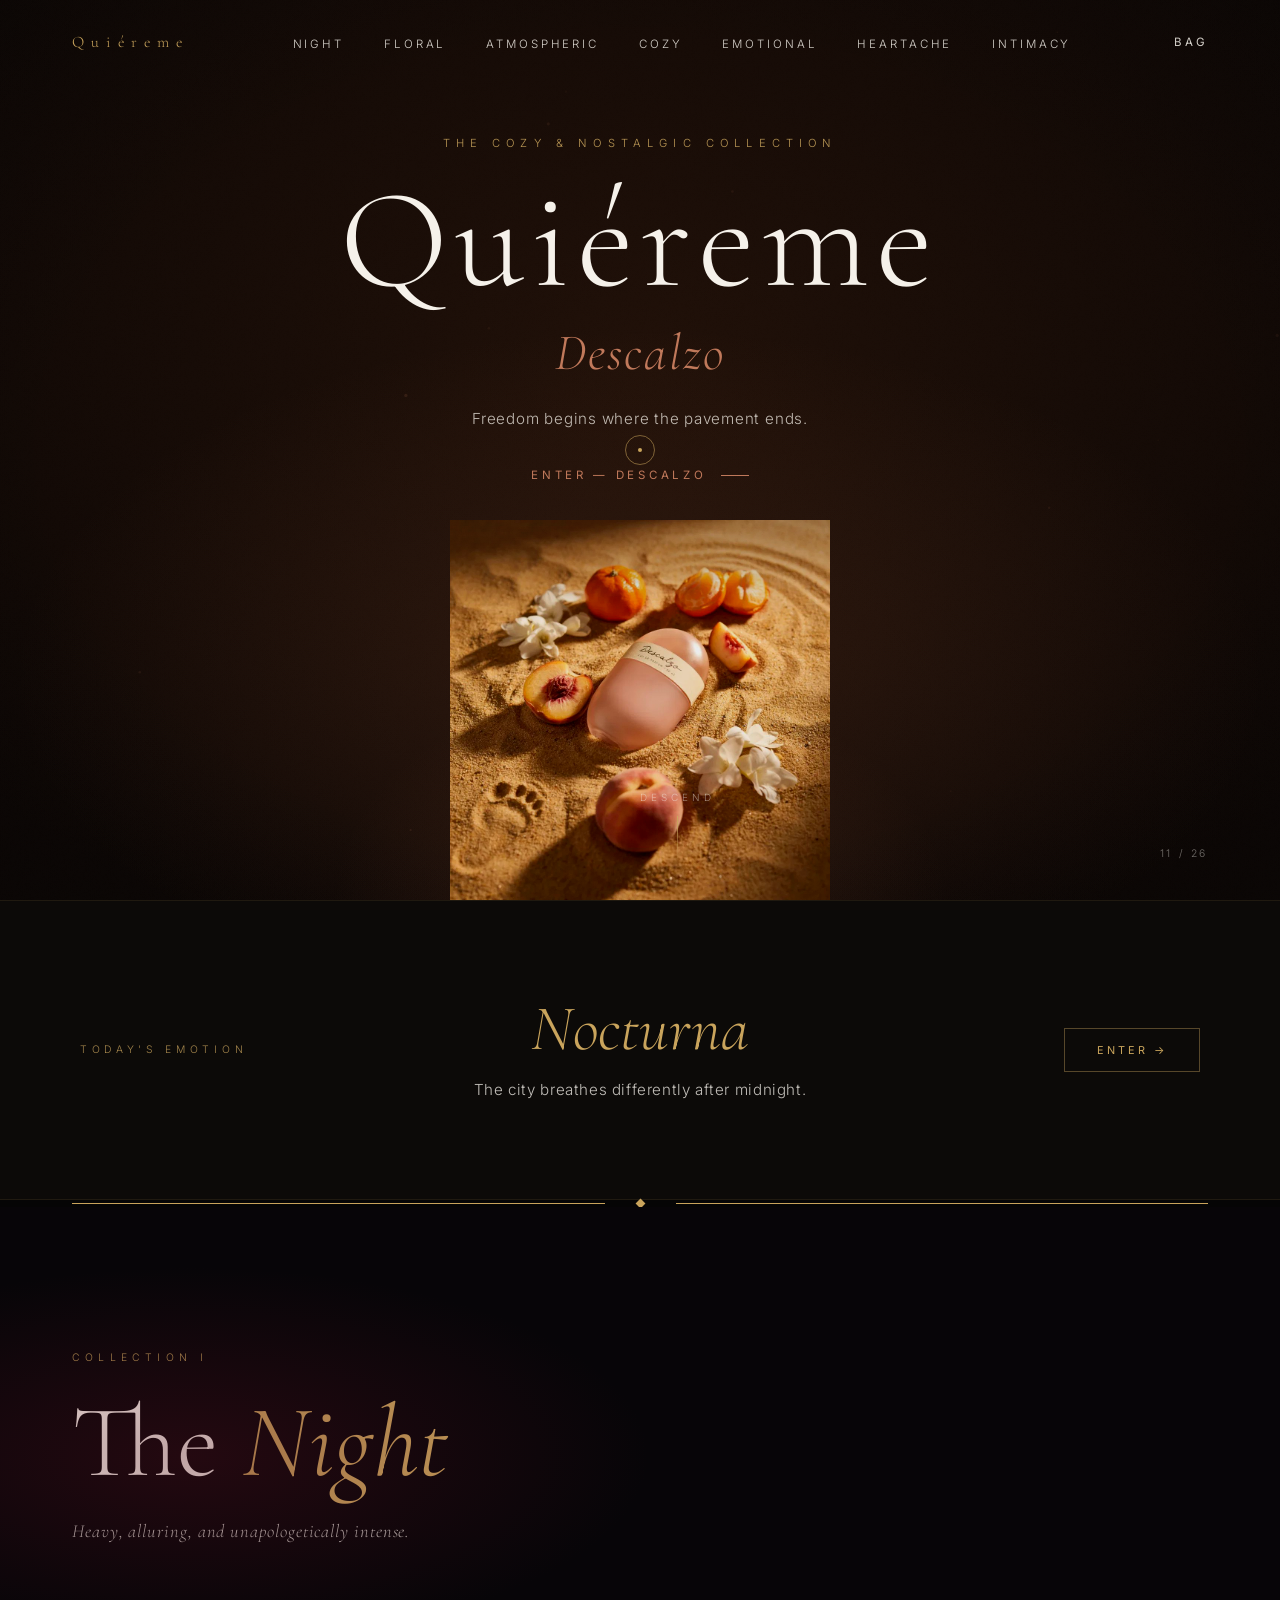
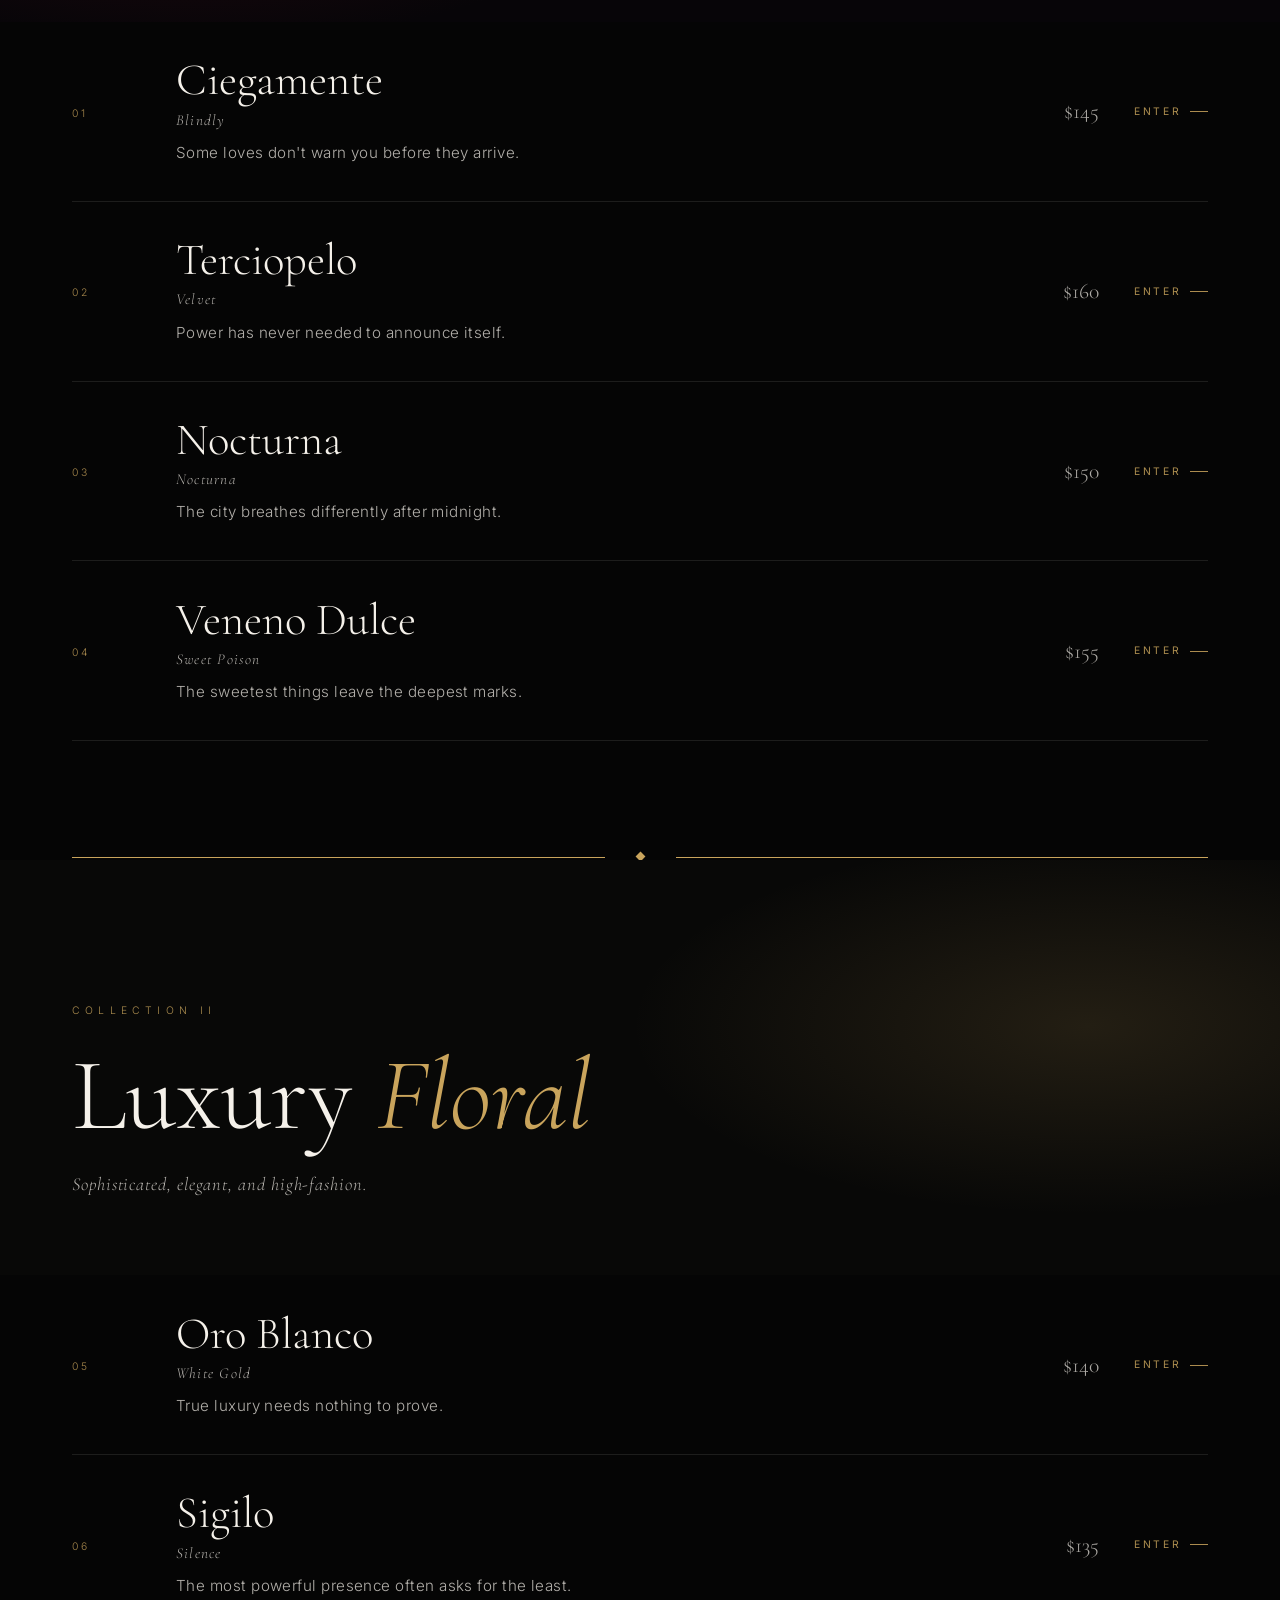
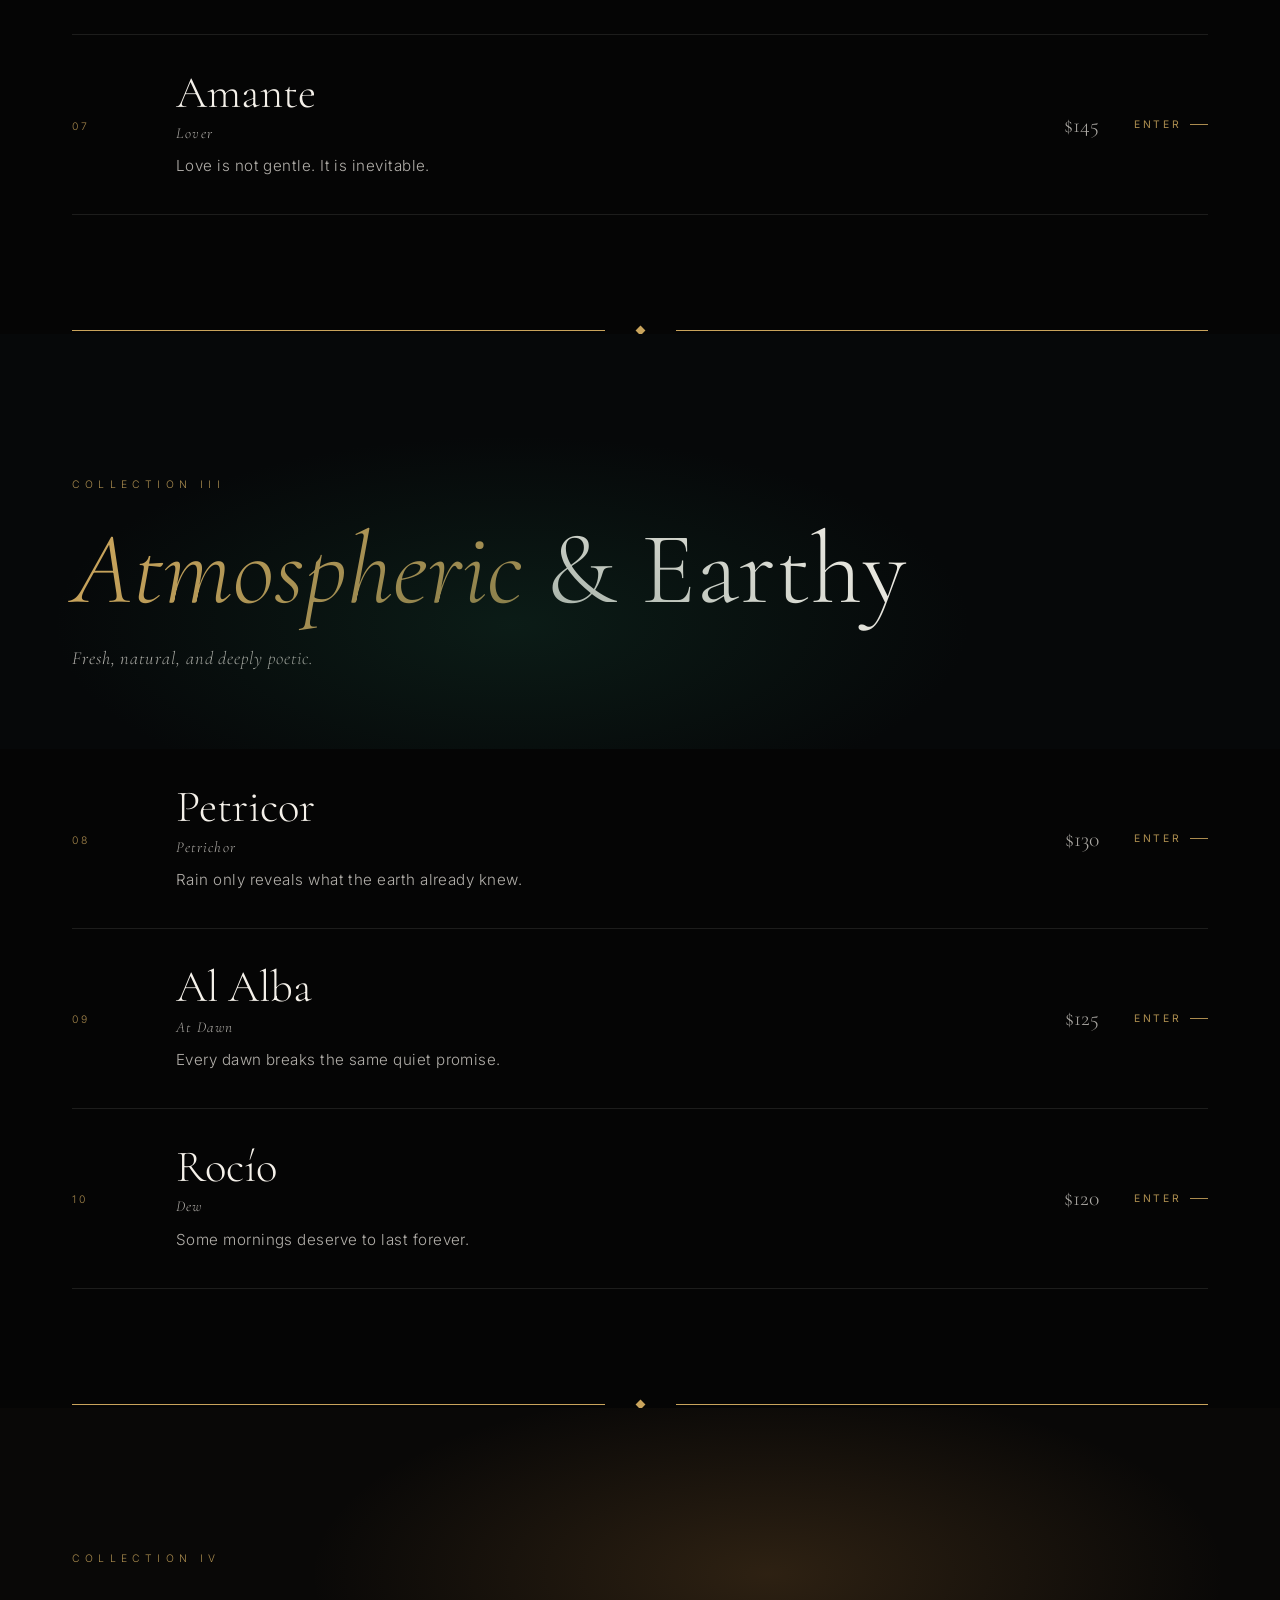
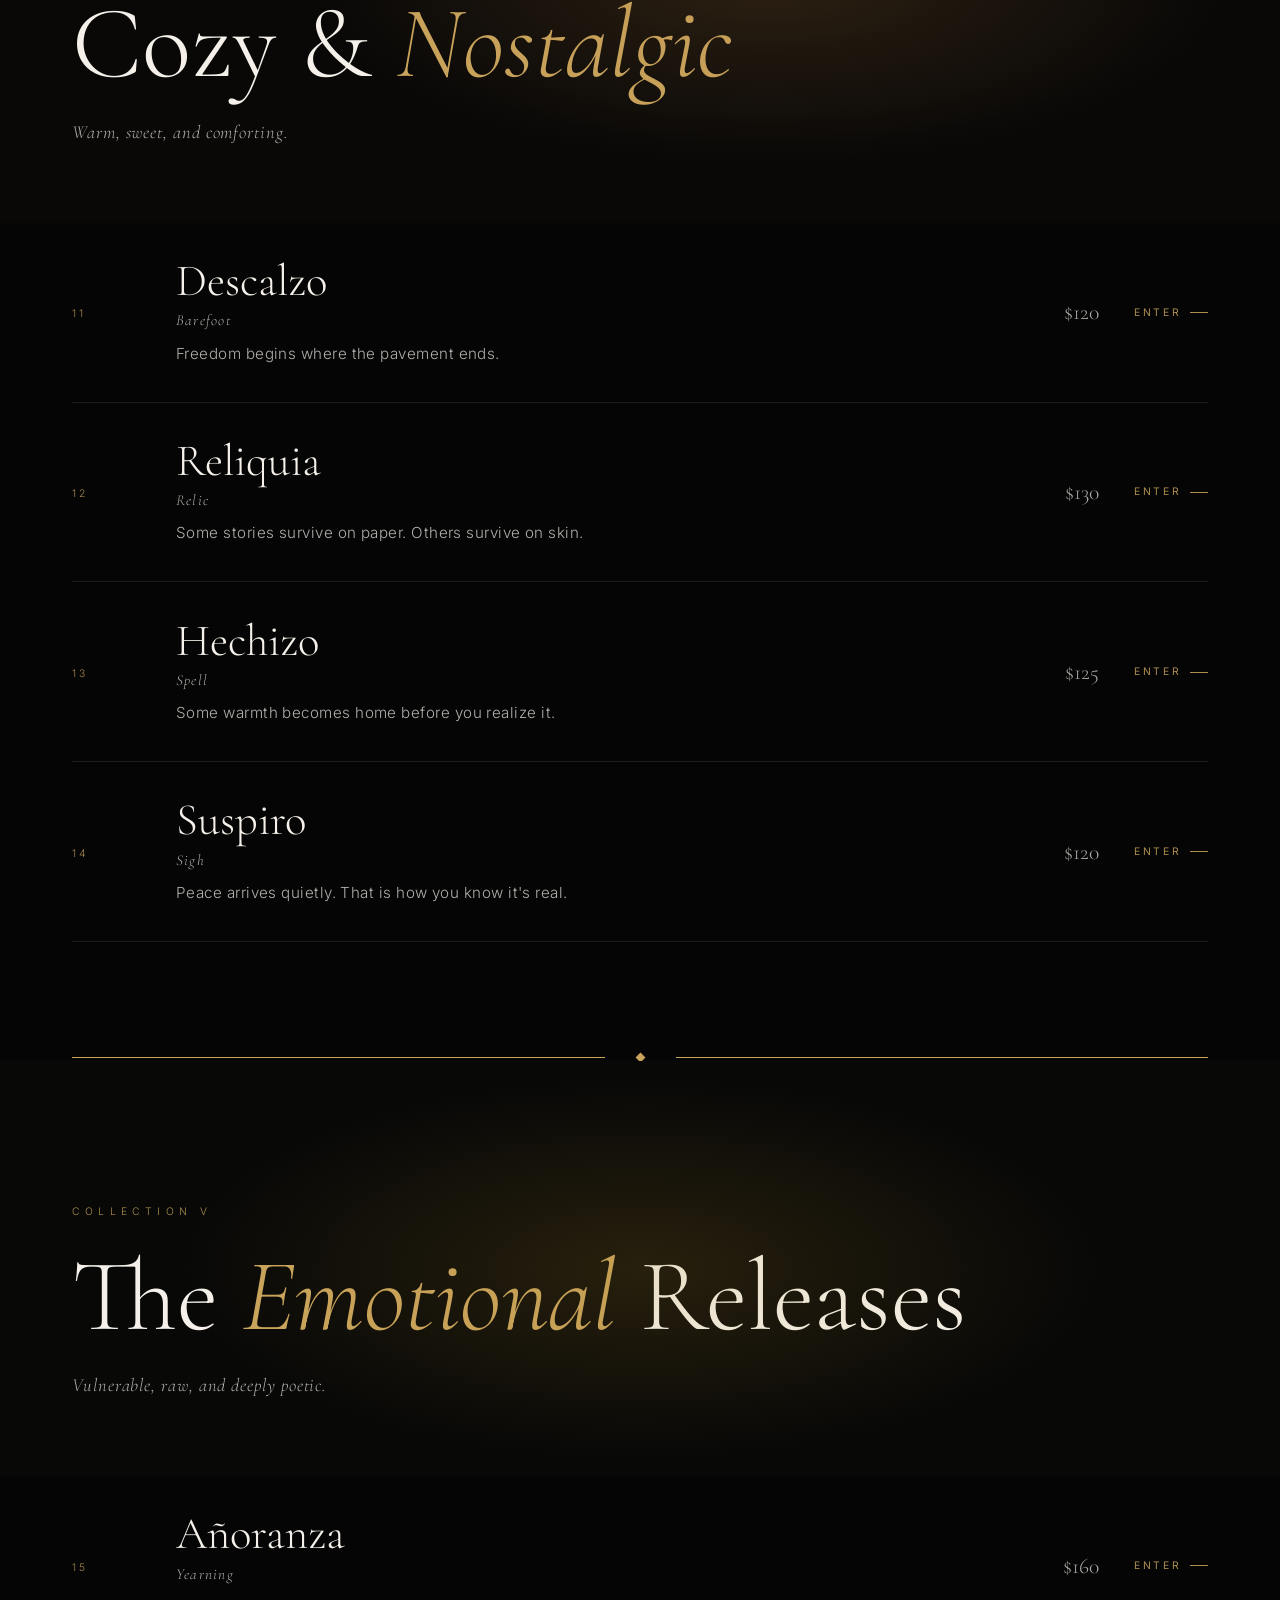
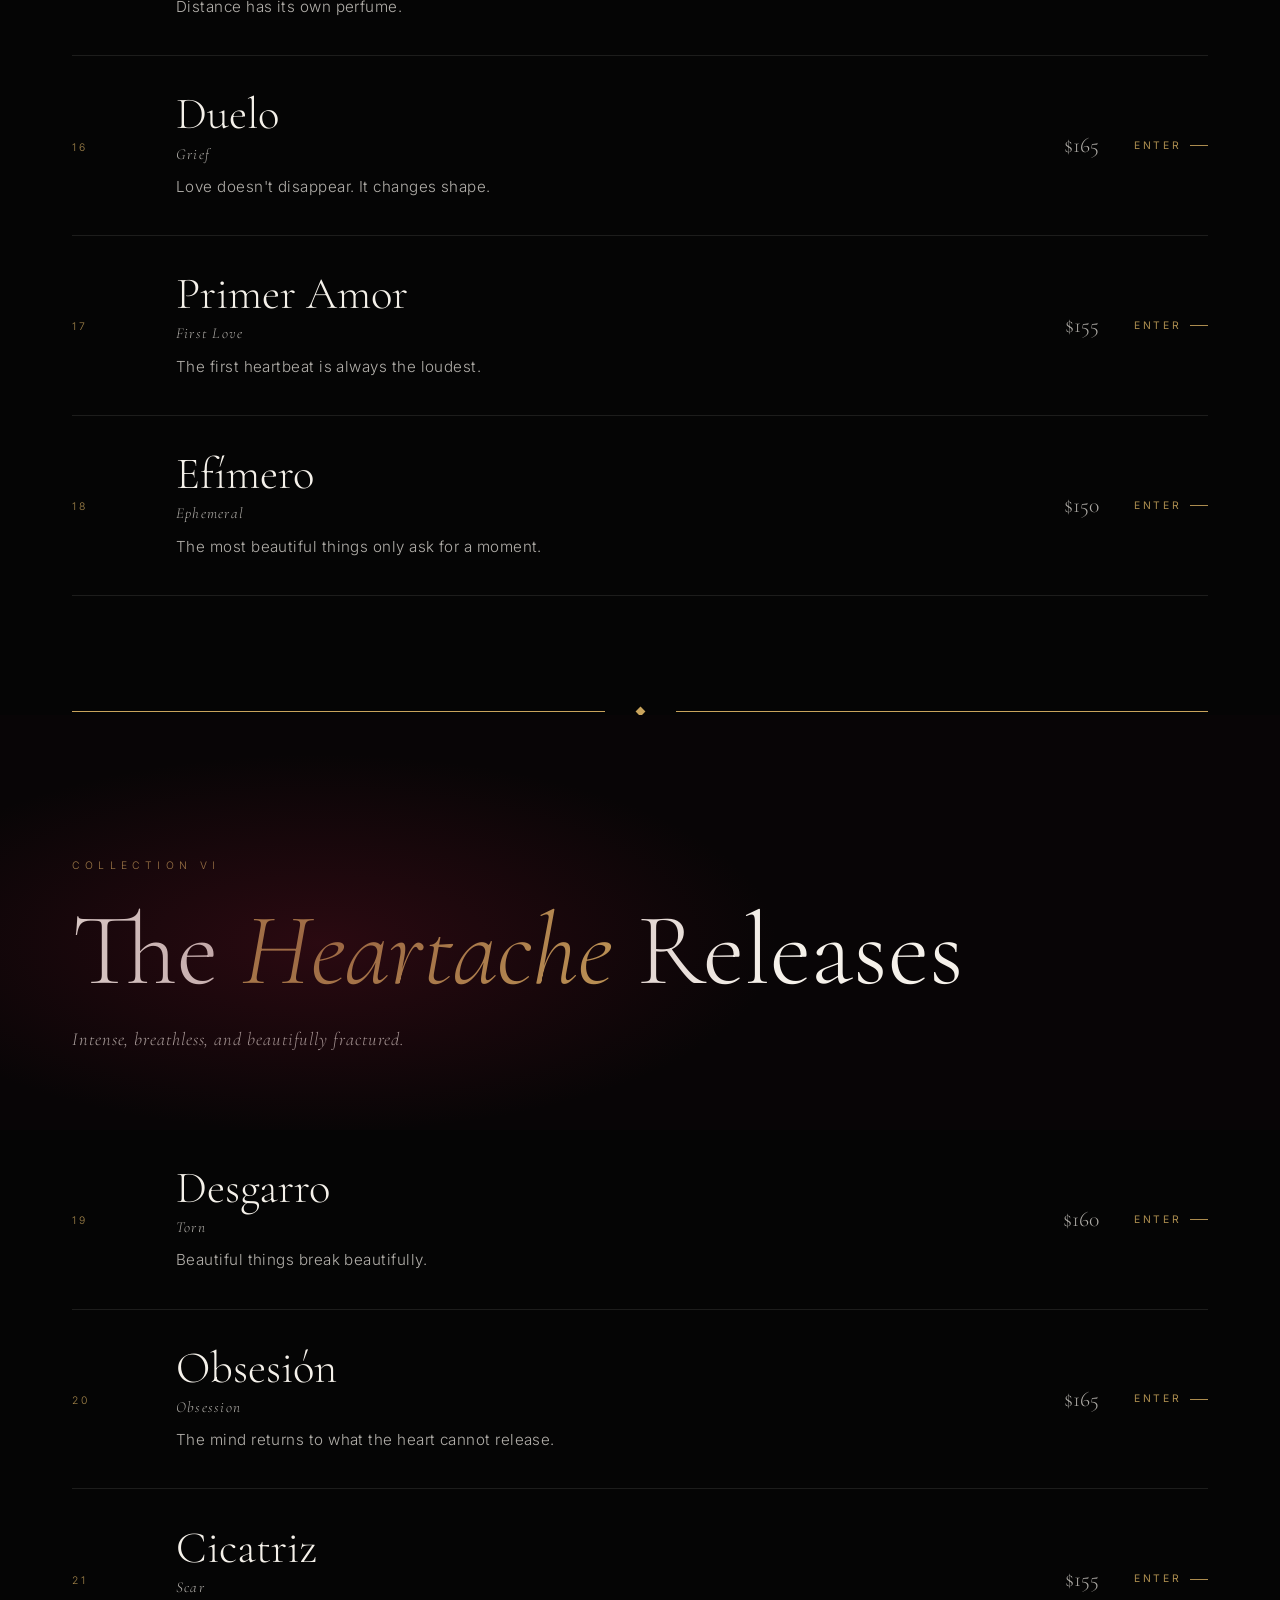
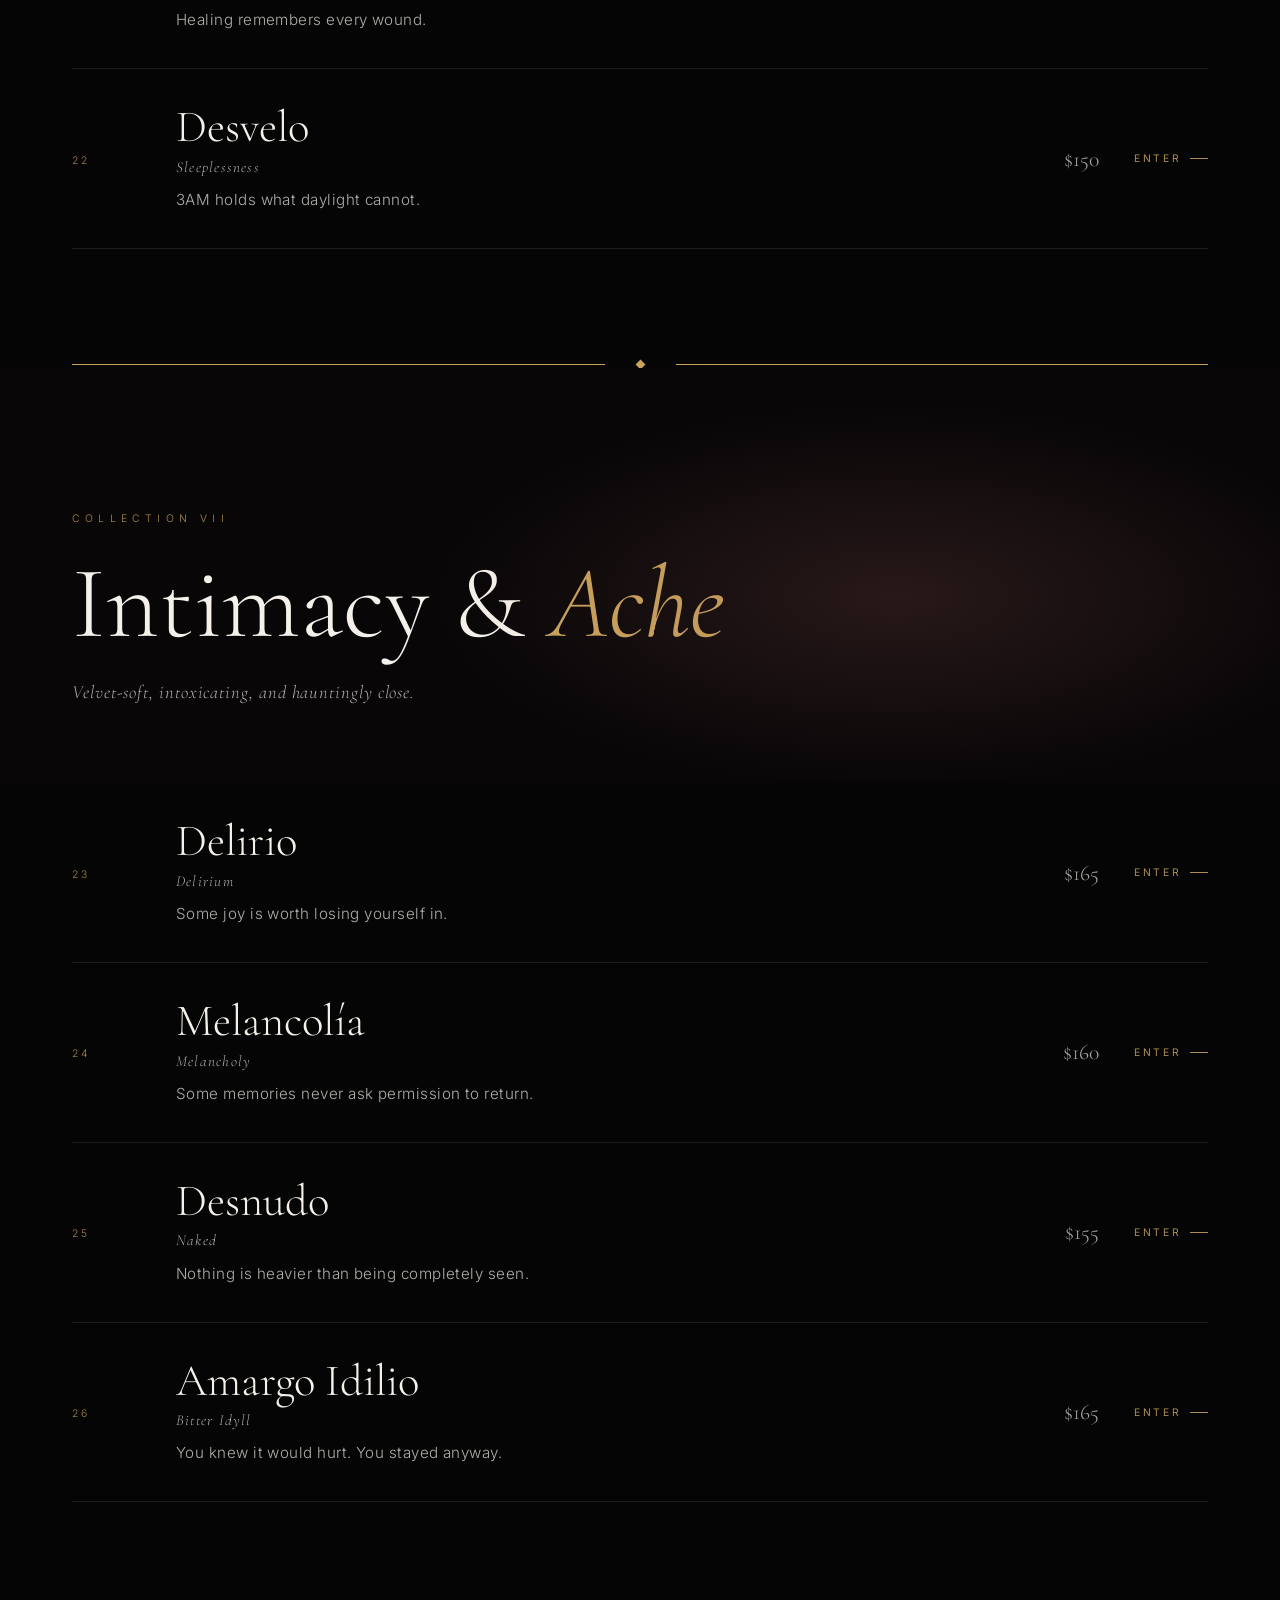
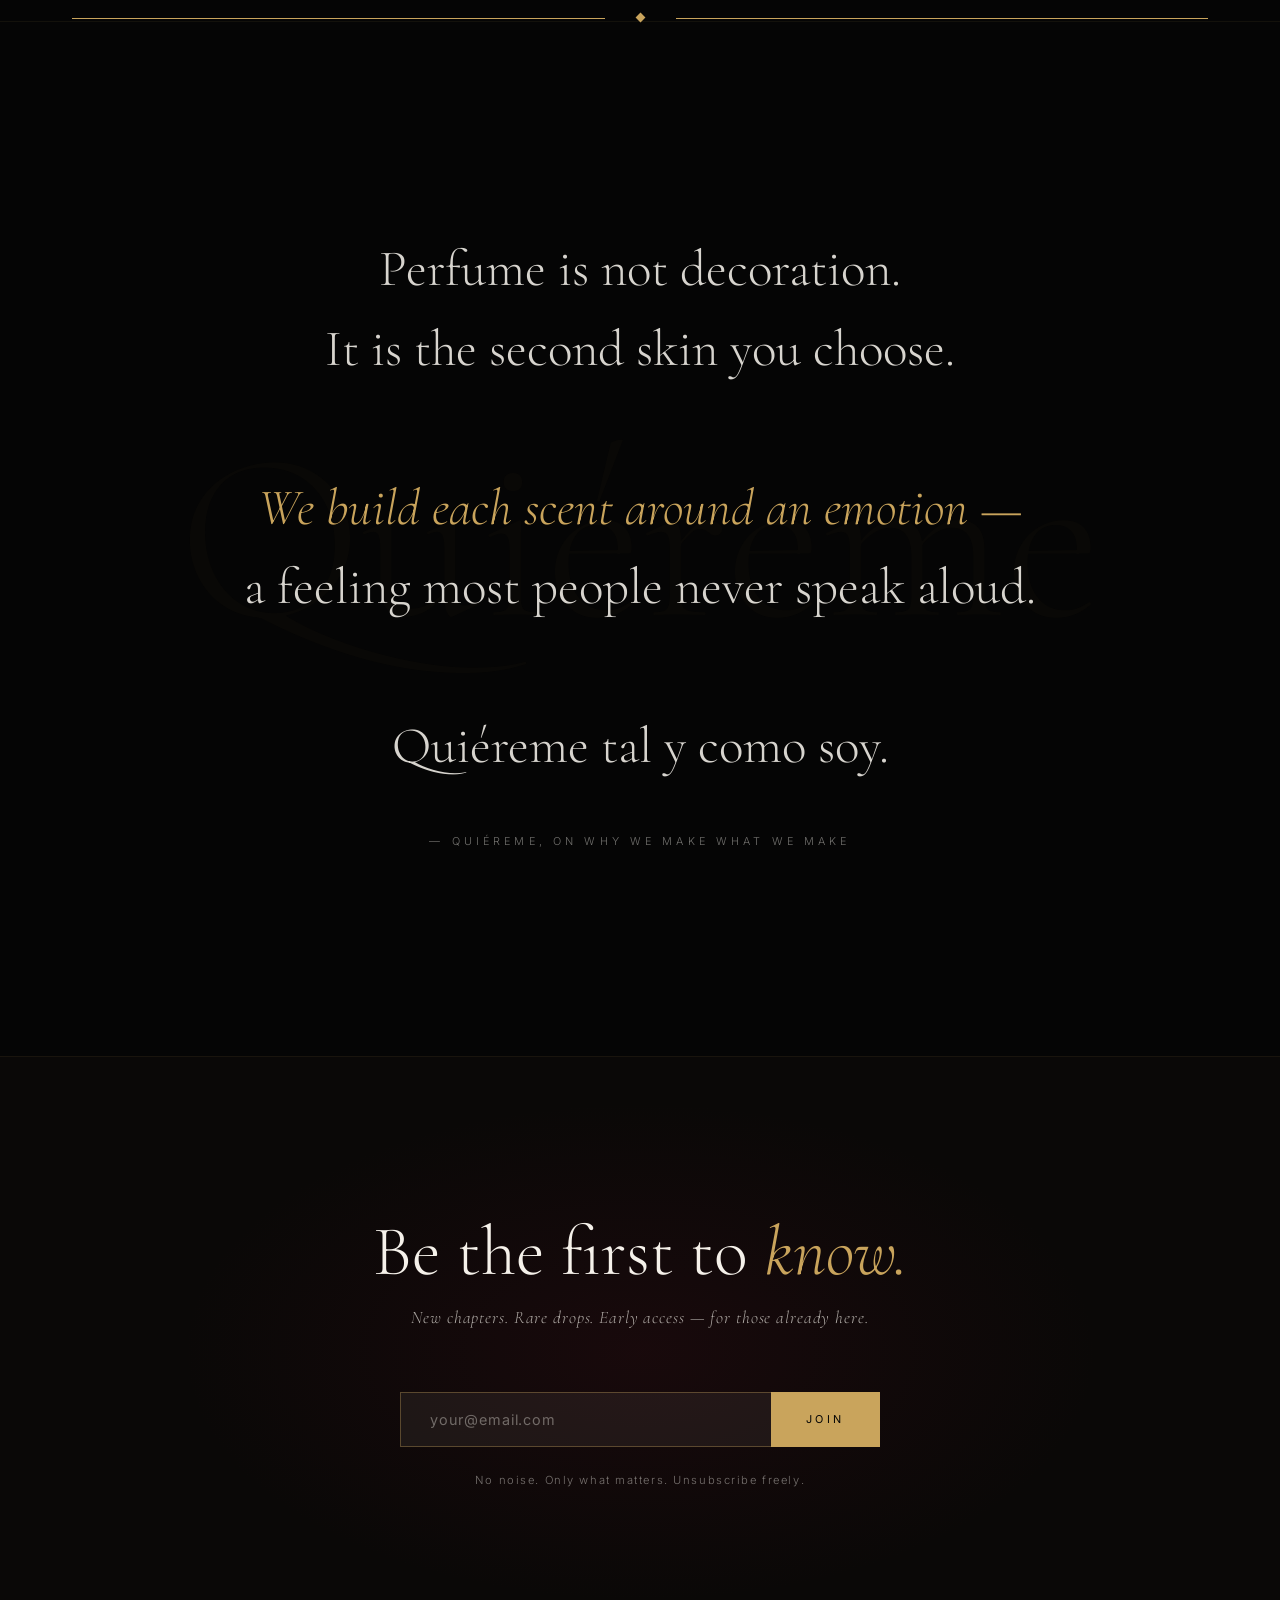
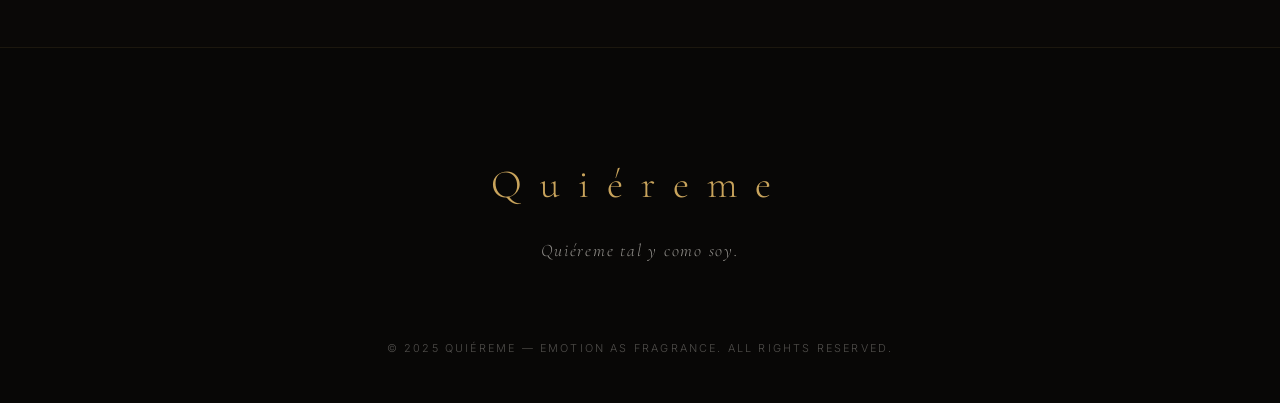
